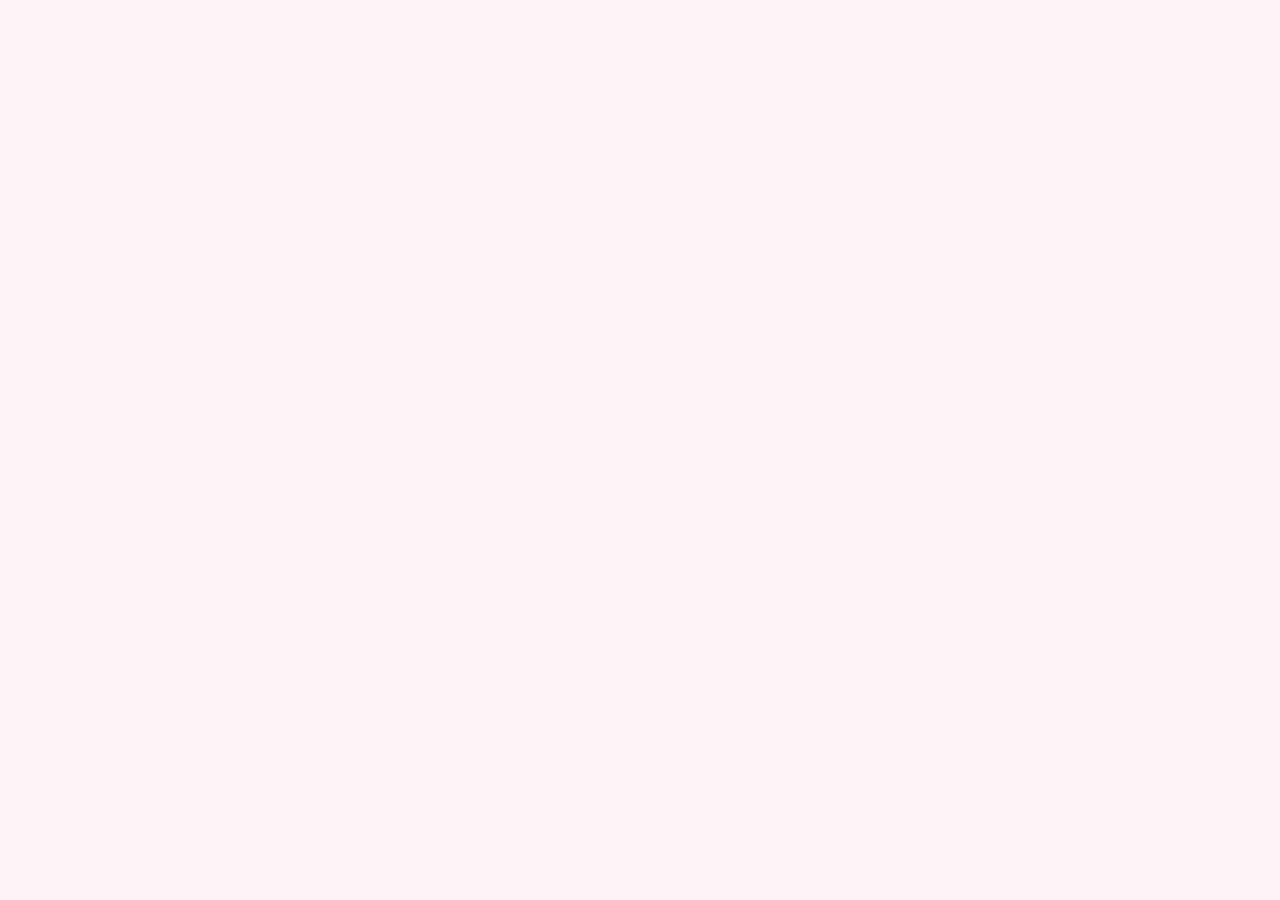
==== index.html @ b6c1ec0f "fix: 移动端布局崩溃 - 内容占满屏、侧边栏默认隐藏、粉色背景 Co-authored-by: MemeWillContinue <MemeWillContinue@users.noreply.g" ====
<!DOCTYPE html>
<html lang="zh-CN">
<head>
  <meta charset="UTF-8">
  <meta name="viewport" content="width=device-width, initial-scale=1.0">
  <meta name="description" content="PinkWallet 技术文档 - 资金费率、VA 虚拟账户、BaaS 钱包即服务">
  <title>🟣 PinkWallet 技术文档</title>
  <link rel="stylesheet" href="https://cdn.jsdelivr.net/npm/docsify@3/lib/themes/vue.css">
  <link rel="stylesheet" href="assets/custom.css">
  <link rel="stylesheet" href="assets/mobile-fix.css">
  <link rel="preconnect" href="https://fonts.googleapis.com">
  <link rel="preconnect" href="https://fonts.gstatic.com" crossorigin>
  <link href="https://fonts.googleapis.com/css2?family=Inter:wght@400;500;600;700&display=swap" rel="stylesheet">
</head>
<body>
  <div id="app"></div>
  <script>
    window.$docsify = {
      name: 'PinkWallet',
      loadSidebar: true,
      loadCoverpage: true,
      coverpage: true,
      subMaxLevel: 3,
      auto2top: true,
      homepage: 'README.md',
      relativePath: true,
      search: {
        maxAge: 86400000,
        paths: 'auto',
        placeholder: '搜索文档...',
        noData: '未找到结果'
      },
      formatUpdated: false,
      copyCode: {
        buttonText: '复制',
        errorText: '复制失败',
        successText: '已复制'
      }
    }
  </script>
  <script src="https://cdn.jsdelivr.net/npm/docsify@3"></script>
  <script src="https://cdn.jsdelivr.net/npm/docsify@3/lib/plugins/search.min.js"></script>
  <script src="https://cdn.jsdelivr.net/npm/docsify-copy-code@2/dist/docsify-copy-code.min.js"></script>
  <script>
    (function() {
      if (window.innerWidth <= 768 && !document.body.classList.contains('close')) {
        document.body.classList.add('close');
      }
      window.addEventListener('resize', function() {
        if (window.innerWidth <= 768 && !document.body.classList.contains('close')) {
          document.body.classList.add('close');
        }
      });
    })();
  </script>
</body>
</html>
---- assets/custom.css ----
/* ============================================
   PinkWallet 技术文档 - GitBook 风格样式
   ============================================ */

:root {
  --pinkwallet-purple: #7c3aed;
  --pinkwallet-purple-light: #a78bfa;
  --pinkwallet-purple-dark: #5b21b6;
  --sidebar-bg: #fafafa;
  --sidebar-border: #e5e7eb;
  --content-bg: #fdf2f8;
  --text-primary: #1f2937;
  --text-secondary: #6b7280;
  --code-bg: #f3f4f6;
  --link-color: #7c3aed;
  --link-hover: #5b21b6;
  --sidebar-width: 280px;
}

* {
  box-sizing: border-box;
}

body {
  font-family: 'Inter', -apple-system, BlinkMacSystemFont, 'Segoe UI', Roboto, sans-serif !important;
  font-size: 15px !important;
  line-height: 1.7 !important;
  color: var(--text-primary) !important;
  background: var(--content-bg) !important;
}

/* 侧边栏 - GitBook 风格 */
.app-name-link {
  font-size: 1.25rem !important;
  font-weight: 700 !important;
  color: var(--pinkwallet-purple) !important;
  padding: 1.25rem 1.5rem !important;
  border-bottom: 1px solid var(--sidebar-border) !important;
}

.app-name-link:hover {
  color: var(--pinkwallet-purple-dark) !important;
}

.sidebar {
  background: var(--sidebar-bg) !important;
  border-right: 1px solid var(--sidebar-border) !important;
  padding: 0 !important;
  width: var(--sidebar-width) !important;
  box-shadow: 1px 0 0 rgba(0,0,0,0.03) !important;
}

.sidebar-nav {
  padding: 1rem 0 !important;
}

.sidebar-nav > ul > li {
  margin: 0 !important;
  border-bottom: none !important;
}

.sidebar-nav > ul > li > .sidebar-nav-item,
.sidebar-nav > ul > li > p {
  font-size: 0.75rem !important;
  font-weight: 600 !important;
  text-transform: uppercase !important;
  letter-spacing: 0.05em !important;
  color: var(--text-secondary) !important;
  padding: 0.75rem 1.5rem !important;
  margin: 0.5rem 0 0 0 !important;
  border: none !important;
}

.sidebar-nav > ul > li:first-child .sidebar-nav-item {
  margin-top: 0 !important;
}

.sidebar-nav ul li a {
  font-size: 0.9rem !important;
  color: var(--text-primary) !important;
  padding: 0.5rem 1.5rem !important;
  border-radius: 0 6px 6px 0 !important;
  border-left: 3px solid transparent !important;
  margin: 0 0.75rem !important;
  transition: all 0.15s ease !important;
}

.sidebar-nav ul li a:hover {
  color: var(--pinkwallet-purple) !important;
  background: rgba(124, 58, 237, 0.06) !important;
}

.sidebar-nav ul li.active > a {
  color: var(--pinkwallet-purple) !important;
  font-weight: 500 !important;
  background: rgba(124, 58, 237, 0.08) !important;
  border-left-color: var(--pinkwallet-purple) !important;
}

/* 主内容区 - 仅 PC 端留出侧边栏空间 */
@media screen and (min-width: 769px) {
  .content {
    margin-left: var(--sidebar-width) !important;
  }
}

.content {
  padding: 2.5rem 3rem 4rem !important;
  max-width: 820px !important;
  margin-right: auto !important;
}

.markdown-section {
  max-width: 100% !important;
}

.markdown-section h1 {
  font-size: 2rem !important;
  font-weight: 700 !important;
  color: var(--text-primary) !important;
  padding-bottom: 0.75rem !important;
  border-bottom: 2px solid var(--pinkwallet-purple) !important;
  margin: 2rem 0 1.5rem !important;
}

.markdown-section h2 {
  font-size: 1.5rem !important;
  font-weight: 600 !important;
  color: var(--text-primary) !important;
  margin: 2rem 0 1rem !important;
  padding-bottom: 0.5rem !important;
}

.markdown-section h3 {
  font-size: 1.2rem !important;
  font-weight: 600 !important;
  margin: 1.5rem 0 0.75rem !important;
}

.markdown-section p {
  margin: 0 0 1rem !important;
  color: var(--text-primary) !important;
}

.markdown-section a {
  color: var(--link-color) !important;
  text-decoration: none !important;
  border-bottom: 1px solid transparent !important;
  transition: all 0.15s ease !important;
}

.markdown-section a:hover {
  color: var(--link-hover) !important;
  border-bottom-color: var(--link-hover) !important;
}

/* 表格 */
.markdown-section table {
  display: table !important;
  width: 100% !important;
  border-collapse: collapse !important;
  margin: 1.5rem 0 !important;
  font-size: 0.9rem !important;
  box-shadow: 0 1px 3px rgba(0,0,0,0.06) !important;
  border-radius: 8px !important;
  overflow: hidden !important;
}

.markdown-section th {
  background: var(--pinkwallet-purple) !important;
  color: white !important;
  font-weight: 600 !important;
  padding: 0.75rem 1rem !important;
  text-align: left !important;
  border: none !important;
}

.markdown-section td {
  padding: 0.75rem 1rem !important;
  border-bottom: 1px solid var(--sidebar-border) !important;
}

.markdown-section tr:last-child td {
  border-bottom: none !important;
}

.markdown-section tr:hover td {
  background: rgba(124, 58, 237, 0.02) !important;
}

/* 代码块 */
.markdown-section pre {
  background: #1e1e2e !important;
  border-radius: 8px !important;
  padding: 1.25rem !important;
  margin: 1rem 0 !important;
  overflow-x: auto !important;
  border: 1px solid rgba(0,0,0,0.1) !important;
}

.markdown-section code {
  font-family: 'JetBrains Mono', 'Fira Code', 'SF Mono', Consolas, monospace !important;
  font-size: 0.875rem !important;
}

.markdown-section p code,
.markdown-section li code {
  background: var(--code-bg) !important;
  padding: 0.2em 0.4em !important;
  border-radius: 4px !important;
  font-size: 0.85em !important;
  color: var(--pinkwallet-purple-dark) !important;
}

.markdown-section pre > code {
  background: transparent !important;
  padding: 0 !important;
  color: #e2e8f0 !important;
}

/* 分割线 */
.markdown-section hr {
  border: none !important;
  height: 1px !important;
  background: var(--sidebar-border) !important;
  margin: 2rem 0 !important;
}

/* 引用块 */
.markdown-section blockquote {
  border-left: 4px solid var(--pinkwallet-purple) !important;
  background: rgba(124, 58, 237, 0.04) !important;
  padding: 1rem 1.25rem !important;
  margin: 1rem 0 !important;
  border-radius: 0 6px 6px 0 !important;
  color: var(--text-secondary) !important;
}

/* 列表 */
.markdown-section ul, .markdown-section ol {
  margin: 0.75rem 0 !important;
  padding-left: 1.5rem !important;
}

.markdown-section li {
  margin: 0.35rem 0 !important;
}

/* 搜索框 */
.search {
  margin: 1rem 1.5rem !important;
}

.search input {
  border: 1px solid var(--sidebar-border) !important;
  border-radius: 8px !important;
  padding: 0.5rem 1rem !important;
  font-size: 0.9rem !important;
}

.search input:focus {
  border-color: var(--pinkwallet-purple) !important;
  outline: none !important;
  box-shadow: 0 0 0 2px rgba(124, 58, 237, 0.2) !important;
}

/* PC 端：侧边栏左侧、内容区留出边距 */
@media screen and (min-width: 769px) {
  .content {
    margin-left: var(--sidebar-width) !important;
  }
}

.sidebar {
  overflow-y: auto !important;
  overflow-x: visible !important;
}

.sidebar-nav,
.sidebar-nav ul,
.sidebar-nav li {
  display: block !important;
  visibility: visible !important;
  opacity: 1 !important;
}

/* 移动端：内容占满屏、侧边栏默认完全隐藏、粉色背景 */
@media screen and (max-width: 768px) {
  body,
  .app-body,
  .content,
  .markdown-section {
    background: var(--content-bg) !important;
  }

  /* 关键：内容区取消左侧留白，占满整屏 */
  .content {
    padding: 1.5rem 1rem 4rem 3rem !important;
    margin-left: 0 !important;
    margin-right: 0 !important;
    width: 100% !important;
    max-width: 100% !important;
    min-width: 0 !important;
  }

  /* 侧边栏默认完全移出视口，不占任何空间 */
  .sidebar {
    transform: translateX(-100%) !important;
    transition: transform 0.3s ease !important;
    position: fixed !important;
    left: 0 !important;
    top: 0 !important;
    height: 100vh !important;
    z-index: 1000 !important;
  }

  /* 仅当用户点击汉堡按钮展开时，侧边栏滑入 */
  body:not(.close) .sidebar {
    transform: translateX(0) !important;
    width: min(280px, 85vw) !important;
    box-shadow: 4px 0 20px rgba(0,0,0,0.2) !important;
  }

  /* 展开时的遮罩，点击可关闭 */
  body:not(.close) .content::before {
    content: '' !important;
    position: fixed !important;
    inset: 0 !important;
    background: rgba(0,0,0,0.4) !important;
    z-index: 999 !important;
    pointer-events: auto !important;
  }

  body.close .content::before {
    display: none !important;
  }

  .sidebar-toggle {
    display: block !important;
    left: 0.5rem !important;
    top: 0.5rem !important;
    width: 2.5rem !important;
    height: 2.5rem !important;
    padding: 0 !important;
    background: var(--pinkwallet-purple) !important;
    color: #fff !important;
    border-radius: 8px !important;
    z-index: 1001 !important;
    border: none !important;
  }

  .sidebar-toggle span {
    background-color: #fff !important;
  }

  .markdown-section h1 {
    font-size: 1.5rem !important;
  }
}

/* 主题色强调 */
strong {
  color: var(--text-primary) !important;
}

/* 封面页 - GitBook 风格，确保按钮可点击 */
.cover,
.section.cover {
  background: linear-gradient(135deg, #667eea 0%, #764ba2 50%, #7c3aed 100%) !important;
  position: relative !important;
  z-index: 5 !important;
  pointer-events: auto !important;
}

.cover-main {
  color: #fff !important;
  position: relative !important;
  z-index: 10 !important;
  pointer-events: auto !important;
}

.cover-main a {
  position: relative !important;
  z-index: 20 !important;
  cursor: pointer !important;
  pointer-events: auto !important;
}

.cover-main h1 {
  color: #fff !important;
  font-size: 2.5rem !important;
  font-weight: 700 !important;
  text-shadow: 0 2px 20px rgba(0,0,0,0.2) !important;
  margin-bottom: 0.5rem !important;
  border: none !important;
}

.cover-main p {
  color: rgba(255,255,255,0.95) !important;
  font-size: 1.1rem !important;
  margin-bottom: 2rem !important;
}

.cover-main .cover-main-content p:last-child a,
.cover-main .btn,
.cover-main a[href] {
  position: relative !important;
  z-index: 20 !important;
  cursor: pointer !important;
  pointer-events: auto !important;
  display: inline-block !important;
  background: #fff !important;
  color: var(--pinkwallet-purple) !important;
  font-weight: 600 !important;
  padding: 0.75rem 2rem !important;
  border-radius: 8px !important;
  border: none !important;
  box-shadow: 0 4px 14px rgba(0,0,0,0.15) !important;
  transition: all 0.2s ease !important;
  text-decoration: none !important;
}

.cover-main .cover-main-content p:last-child a:hover,
.cover-main .btn:hover {
  background: rgba(255,255,255,0.95) !important;
  transform: translateY(-2px) !important;
  box-shadow: 0 6px 20px rgba(0,0,0,0.2) !important;
}

/* 代码复制按钮 */
.docsify-copy-code-button {
  background: var(--pinkwallet-purple) !important;
  color: white !important;
  border-radius: 4px !important;
  font-size: 0.75rem !important;
}

.docsify-copy-code-button:hover {
  background: var(--pinkwallet-purple-dark) !important;
}
---- assets/mobile-fix.css ----
/* 移动端紧急修复：内容占满屏、侧边栏默认隐藏、粉色背景 */

@media screen and (max-width: 768px) {
  /* 强制内容区占满宽度，覆盖 vue 主题的 margin-left */
  #main,
  .content,
  .app-body .content,
  div[data-app] .content {
    margin-left: 0 !important;
    margin-right: 0 !important;
    padding-left: 1rem !important;
    padding-right: 1rem !important;
    width: 100% !important;
    max-width: 100% !important;
    box-sizing: border-box !important;
  }

  /* 移动端默认：侧边栏必须移出视口，不管 body 是否有 close */
  .sidebar {
    transform: translateX(-100%) !important;
    left: 0 !important;
    position: fixed !important;
  }

  /* 仅当用户点击汉堡菜单展开时显示（body 无 close） */
  body:not(.close) .sidebar {
    transform: translateX(0) !important;
    z-index: 1000 !important;
  }

  /* 粉色背景 */
  body,
  .content,
  .markdown-section,
  .app-body {
    background: #fdf2f8 !important;
  }
}
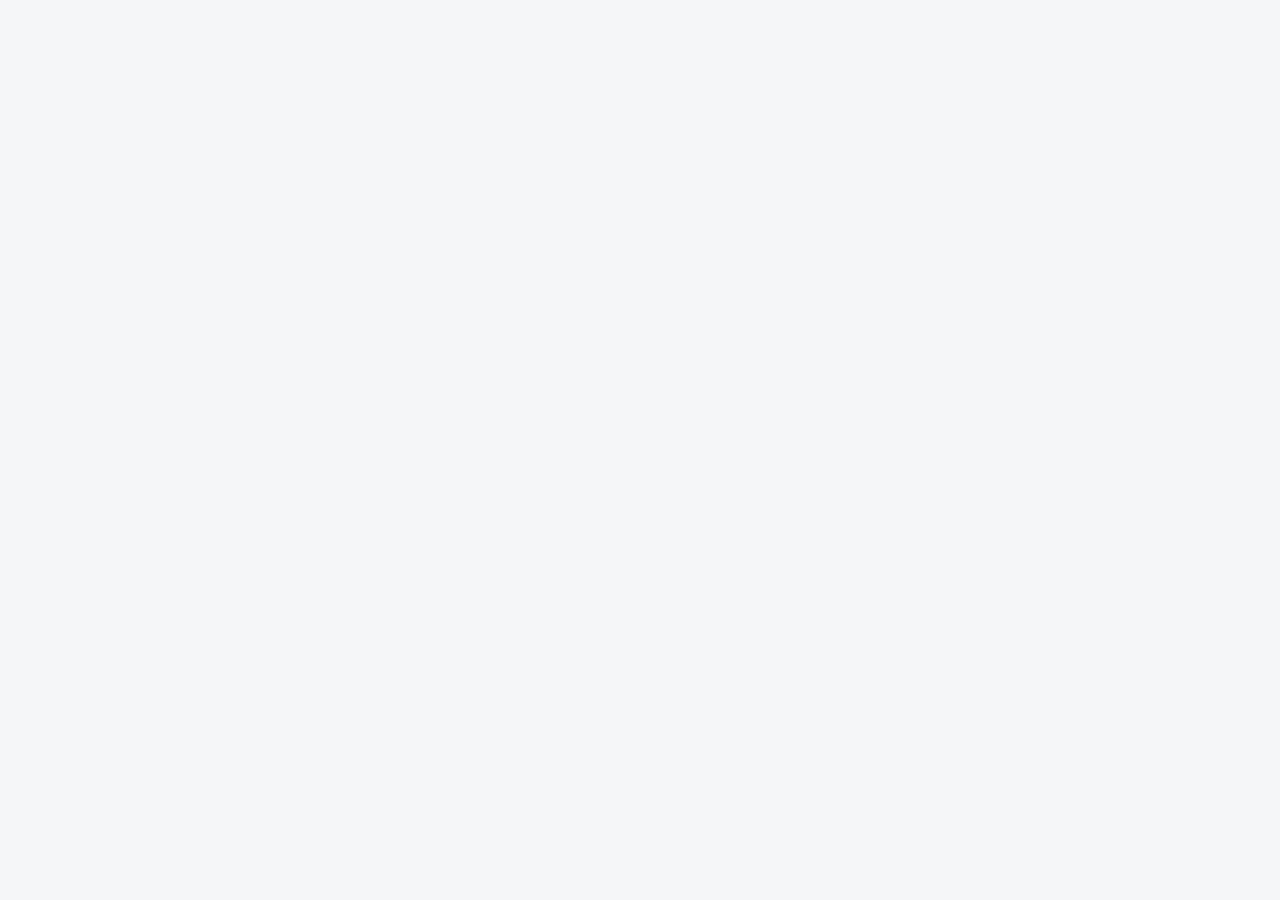
==== commit ba99c56a: "feat: convert docs to no-sidebar single-page layout Co-authored-by: MemeWillContinue <MemeWillContin" ====
--- a/index.html
+++ b/index.html
@@ -12,24 +12,18 @@
   <link rel="preconnect" href="https://fonts.gstatic.com" crossorigin>
   <link href="https://fonts.googleapis.com/css2?family=Inter:wght@400;500;600;700&display=swap" rel="stylesheet">
 </head>
-<body>
+<body class="close no-sidebar">
   <div id="app"></div>
   <script>
     window.$docsify = {
       name: 'PinkWallet',
-      loadSidebar: true,
-      loadCoverpage: true,
-      coverpage: true,
+      loadSidebar: false,
+      loadCoverpage: false,
+      coverpage: false,
       subMaxLevel: 3,
       auto2top: true,
-      homepage: 'README.md',
+      homepage: 'SINGLE_PAGE.md',
       relativePath: true,
-      search: {
-        maxAge: 86400000,
-        paths: 'auto',
-        placeholder: '搜索文档...',
-        noData: '未找到结果'
-      },
       formatUpdated: false,
       copyCode: {
         buttonText: '复制',
@@ -39,19 +33,6 @@
     }
   </script>
   <script src="https://cdn.jsdelivr.net/npm/docsify@3"></script>
-  <script src="https://cdn.jsdelivr.net/npm/docsify@3/lib/plugins/search.min.js"></script>
   <script src="https://cdn.jsdelivr.net/npm/docsify-copy-code@2/dist/docsify-copy-code.min.js"></script>
-  <script>
-    (function() {
-      if (window.innerWidth <= 768 && !document.body.classList.contains('close')) {
-        document.body.classList.add('close');
-      }
-      window.addEventListener('resize', function() {
-        if (window.innerWidth <= 768 && !document.body.classList.contains('close')) {
-          document.body.classList.add('close');
-        }
-      });
-    })();
-  </script>
 </body>
 </html>
--- a/assets/custom.css
+++ b/assets/custom.css
@@ -438,3 +438,136 @@
 .docsify-copy-code-button:hover {
   background: var(--pinkwallet-purple-dark) !important;
 }
+
+/* ============================================
+   Flat edition overrides
+   - remove gradients/shadows
+   - keep clean borders and readable spacing
+   ============================================ */
+:root {
+  --sidebar-bg: #ffffff;
+  --sidebar-border: #e2e8f0;
+  --content-bg: #f5f6f8;
+  --text-primary: #111827;
+  --text-secondary: #4b5563;
+  --code-bg: #eef2f7;
+}
+
+body,
+.app-body,
+.content,
+.markdown-section {
+  background: var(--content-bg) !important;
+}
+
+.sidebar {
+  box-shadow: none !important;
+}
+
+.sidebar-nav ul li a {
+  border-radius: 4px !important;
+}
+
+.markdown-section h1 {
+  border-bottom: 1px solid var(--sidebar-border) !important;
+}
+
+.markdown-section table {
+  border: 1px solid var(--sidebar-border) !important;
+  border-radius: 0 !important;
+  box-shadow: none !important;
+  background: #fff !important;
+}
+
+.markdown-section th {
+  background: #f3f4f6 !important;
+  color: var(--text-primary) !important;
+  border-bottom: 1px solid var(--sidebar-border) !important;
+}
+
+.markdown-section tr:hover td {
+  background: transparent !important;
+}
+
+.markdown-section pre {
+  background: #f8fafc !important;
+  border: 1px solid var(--sidebar-border) !important;
+  border-radius: 0 !important;
+  box-shadow: none !important;
+}
+
+.markdown-section pre > code {
+  color: var(--text-primary) !important;
+}
+
+.markdown-section blockquote {
+  border-left: 3px solid var(--pinkwallet-purple) !important;
+  border-radius: 0 !important;
+  background: #fff !important;
+  box-shadow: none !important;
+}
+
+.cover,
+.section.cover {
+  background: #7c3aed !important;
+}
+
+.cover-main .cover-main-content p:last-child a,
+.cover-main .btn,
+.cover-main a[href] {
+  border: 1px solid rgba(0, 0, 0, 0.08) !important;
+  border-radius: 4px !important;
+  box-shadow: none !important;
+}
+
+.cover-main .cover-main-content p:last-child a:hover,
+.cover-main .btn:hover {
+  transform: none !important;
+  box-shadow: none !important;
+}
+
+.docsify-copy-code-button {
+  border-radius: 4px !important;
+  box-shadow: none !important;
+}
+
+/* ============================================
+   Single-page mode (no sidebar)
+   ============================================ */
+body.no-sidebar .sidebar,
+body.no-sidebar .sidebar-toggle,
+body.no-sidebar .search {
+  display: none !important;
+}
+
+body.no-sidebar .content {
+  margin-left: auto !important;
+  margin-right: auto !important;
+  max-width: 980px !important;
+  width: 100% !important;
+  padding: 2rem 1.25rem 3rem !important;
+}
+
+body.no-sidebar .markdown-section {
+  max-width: 100% !important;
+}
+
+body.no-sidebar .markdown-section h2 {
+  margin-top: 2.2rem !important;
+}
+
+body.no-sidebar .markdown-section hr {
+  margin: 2.2rem 0 !important;
+}
+
+@media screen and (min-width: 769px) {
+  body.no-sidebar .content {
+    padding: 2.5rem 2rem 4rem !important;
+  }
+}
+
+@media screen and (max-width: 768px) {
+  body.no-sidebar .content {
+    padding: 1rem 1rem 2.5rem !important;
+  }
+}
--- a/assets/mobile-fix.css
+++ b/assets/mobile-fix.css
@@ -1,38 +1,160 @@
-/* 移动端紧急修复：内容占满屏、侧边栏默认隐藏、粉色背景 */
+/* ======================================================
+   Mobile layout hardening for Docsify:
+   - no text squeezing
+   - no horizontal overflow
+   - sidebar and content fully decoupled
+   ====================================================== */
 
 @media screen and (max-width: 768px) {
-  /* 强制内容区占满宽度，覆盖 vue 主题的 margin-left */
-  #main,
+  html,
+  body {
+    width: 100% !important;
+    overflow-x: hidden !important;
+  }
+
+  /* Break flex coupling from the default theme */
+  .app-body,
+  body > section,
+  #app > div,
+  #app > section {
+    display: block !important;
+    width: 100% !important;
+    max-width: 100% !important;
+    min-width: 0 !important;
+    flex-direction: unset !important;
+  }
+
+  /* Sidebar off-canvas */
+  .sidebar {
+    position: fixed !important;
+    top: 0 !important;
+    left: 0 !important;
+    width: min(82vw, 300px) !important;
+    height: 100vh !important;
+    margin: 0 !important;
+    transform: translateX(-100%) !important;
+    transition: transform 0.25s ease !important;
+    z-index: 1000 !important;
+    flex: none !important;
+  }
+
+  body:not(.close) .sidebar {
+    transform: translateX(0) !important;
+    box-shadow: none !important;
+    border-right: 1px solid var(--sidebar-border) !important;
+  }
+
+  /* Content always keeps full width */
   .content,
-  .app-body .content,
-  div[data-app] .content {
+  section.content,
+  .markdown-section,
+  #main {
+    position: relative !important;
+    display: block !important;
+    width: 100% !important;
+    max-width: 100% !important;
+    min-width: 0 !important;
     margin-left: 0 !important;
     margin-right: 0 !important;
-    padding-left: 1rem !important;
-    padding-right: 1rem !important;
+    box-sizing: border-box !important;
+    flex: none !important;
+  }
+
+  .content,
+  section.content {
+    padding-top: calc(3.25rem + env(safe-area-inset-top)) !important;
+    padding-right: calc(1rem + env(safe-area-inset-right)) !important;
+    padding-bottom: 3rem !important;
+    padding-left: calc(1rem + env(safe-area-inset-left)) !important;
+  }
+
+  .markdown-section {
+    padding-left: 0 !important;
+    padding-right: 0 !important;
+    font-size: 15px !important;
+    line-height: 1.75 !important;
+  }
+
+  .markdown-section h1 {
+    font-size: clamp(1.45rem, 6vw, 1.8rem) !important;
+    line-height: 1.35 !important;
+  }
+
+  .markdown-section h2 {
+    font-size: clamp(1.2rem, 5vw, 1.5rem) !important;
+    line-height: 1.4 !important;
+  }
+
+  .markdown-section h3 {
+    font-size: clamp(1.05rem, 4.4vw, 1.25rem) !important;
+    line-height: 1.45 !important;
+  }
+
+  /* Prevent long token overflow */
+  .markdown-section p,
+  .markdown-section li,
+  .markdown-section td,
+  .markdown-section th,
+  .markdown-section a,
+  .markdown-section code {
+    overflow-wrap: anywhere !important;
+    word-break: break-word !important;
+  }
+
+  .markdown-section img,
+  .markdown-section svg,
+  .markdown-section video,
+  .markdown-section iframe {
+    max-width: 100% !important;
+    height: auto !important;
+  }
+
+  .markdown-section pre {
+    max-width: 100% !important;
+    overflow-x: auto !important;
+    -webkit-overflow-scrolling: touch !important;
+  }
+
+  .markdown-section table {
+    display: block !important;
     width: 100% !important;
     max-width: 100% !important;
-    box-sizing: border-box !important;
+    overflow-x: auto !important;
+    -webkit-overflow-scrolling: touch !important;
   }
 
-  /* 移动端默认：侧边栏必须移出视口，不管 body 是否有 close */
-  .sidebar {
-    transform: translateX(-100%) !important;
-    left: 0 !important;
+  .sidebar-toggle {
     position: fixed !important;
+    top: calc(0.5rem + env(safe-area-inset-top)) !important;
+    left: calc(0.5rem + env(safe-area-inset-left)) !important;
+    z-index: 1001 !important;
   }
 
-  /* 仅当用户点击汉堡菜单展开时显示（body 无 close） */
-  body:not(.close) .sidebar {
-    transform: translateX(0) !important;
-    z-index: 1000 !important;
+  /* Overlay when sidebar is open */
+  body:not(.close) .content::before {
+    content: '' !important;
+    position: fixed !important;
+    inset: 0 !important;
+    background: rgba(0, 0, 0, 0.4) !important;
+    z-index: 999 !important;
+    pointer-events: auto !important;
   }
 
-  /* 粉色背景 */
+  body.close .content::before {
+    display: none !important;
+  }
+
   body,
+  .app-body,
   .content,
-  .markdown-section,
-  .app-body {
-    background: #fdf2f8 !important;
+  .markdown-section {
+    background: var(--content-bg) !important;
   }
 }
+
+@media screen and (min-width: 769px) {
+  /* Ensure off-canvas behavior doesn't leak into desktop */
+  .sidebar {
+    transform: none !important;
+  }
+}
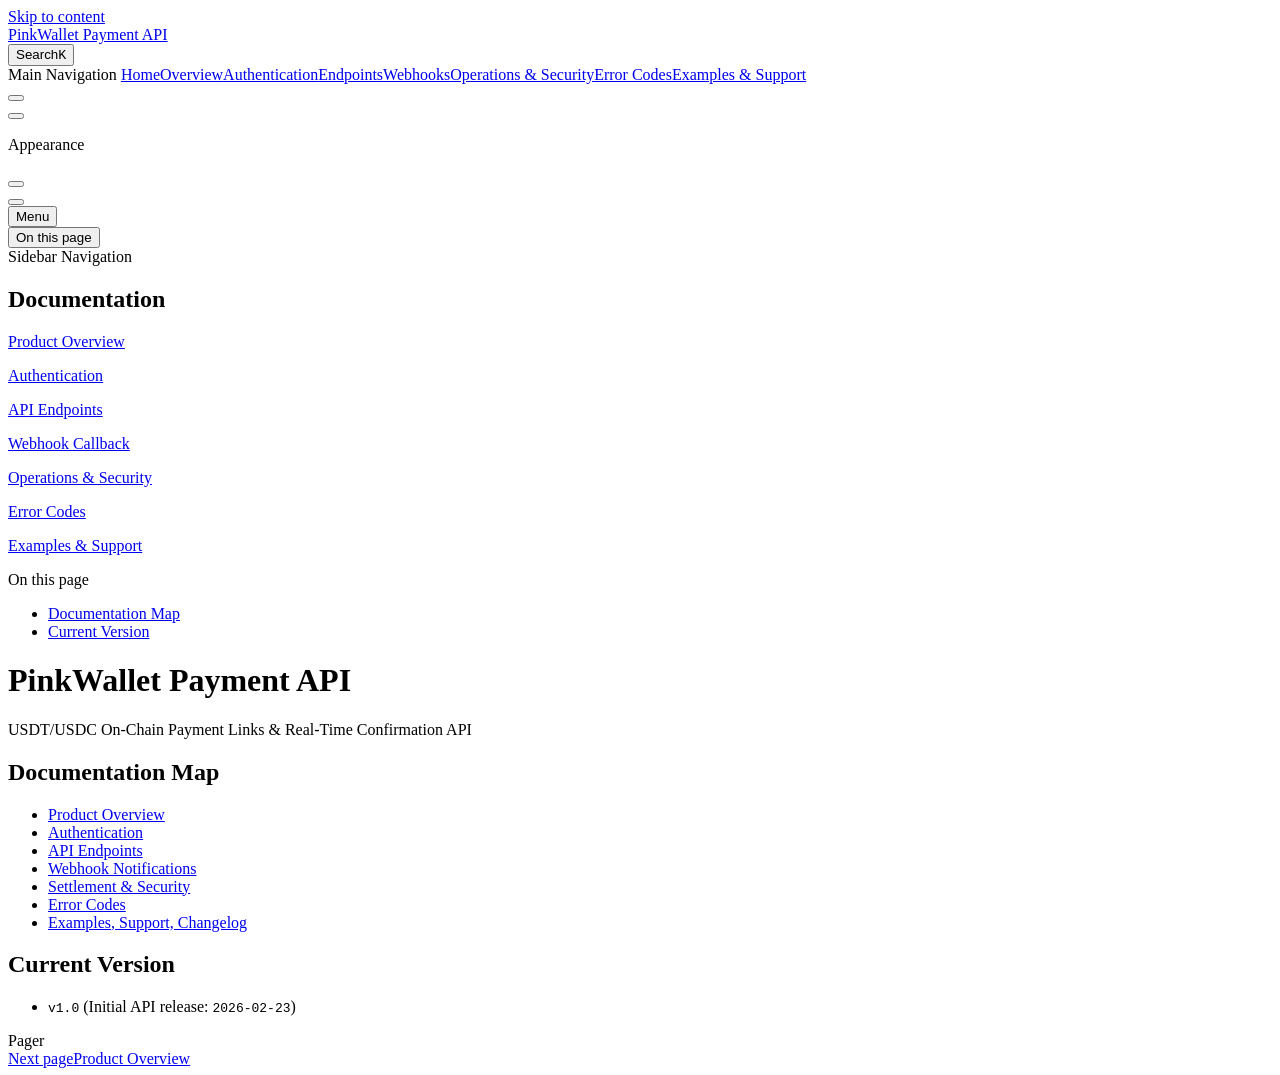
==== commit cb0e19ff: "Replace docs with PinkWallet API mirrored static site Co-authored-by: MemeWillContinue <MemeWillCont" ====
--- a/index.html
+++ b/index.html
@@ -1,38 +1,26 @@
 <!DOCTYPE html>
-<html lang="zh-CN">
-<head>
-  <meta charset="UTF-8">
-  <meta name="viewport" content="width=device-width, initial-scale=1.0">
-  <meta name="description" content="PinkWallet 技术文档 - 资金费率、VA 虚拟账户、BaaS 钱包即服务">
-  <title>🟣 PinkWallet 技术文档</title>
-  <link rel="stylesheet" href="https://cdn.jsdelivr.net/npm/docsify@3/lib/themes/vue.css">
-  <link rel="stylesheet" href="assets/custom.css">
-  <link rel="stylesheet" href="assets/mobile-fix.css">
-  <link rel="preconnect" href="https://fonts.googleapis.com">
-  <link rel="preconnect" href="https://fonts.gstatic.com" crossorigin>
-  <link href="https://fonts.googleapis.com/css2?family=Inter:wght@400;500;600;700&display=swap" rel="stylesheet">
-</head>
-<body class="close no-sidebar">
-  <div id="app"></div>
-  <script>
-    window.$docsify = {
-      name: 'PinkWallet',
-      loadSidebar: false,
-      loadCoverpage: false,
-      coverpage: false,
-      subMaxLevel: 3,
-      auto2top: true,
-      homepage: 'SINGLE_PAGE.md',
-      relativePath: true,
-      formatUpdated: false,
-      copyCode: {
-        buttonText: '复制',
-        errorText: '复制失败',
-        successText: '已复制'
-      }
-    }
-  </script>
-  <script src="https://cdn.jsdelivr.net/npm/docsify@3"></script>
-  <script src="https://cdn.jsdelivr.net/npm/docsify-copy-code@2/dist/docsify-copy-code.min.js"></script>
+<html lang="en-US" dir="ltr">
+  <head>
+    <meta charset="utf-8">
+    <meta name="viewport" content="width=device-width,initial-scale=1">
+    <title>PinkWallet Payment API</title>
+    <meta name="description" content="USDT/USDC On-Chain Payment Links & Real-Time Confirmation API">
+    <meta name="generator" content="VitePress v1.6.4">
+    <link rel="preload stylesheet" href="/assets/style.BhX5jokk.css" as="style">
+    <link rel="preload stylesheet" href="/vp-icons.css" as="style">
+    
+    <script type="module" src="/assets/app.DU6R1u6u.js"></script>
+    <link rel="preload" href="/assets/inter-roman-latin.Di8DUHzh.woff2" as="font" type="font/woff2" crossorigin="">
+    <link rel="modulepreload" href="/assets/chunks/theme.D1WhX2f4.js">
+    <link rel="modulepreload" href="/assets/chunks/framework.ePeAWSvT.js">
+    <link rel="modulepreload" href="/assets/index.md.9Q_OH4HY.lean.js">
+    <script id="check-dark-mode">(()=>{const e=localStorage.getItem("vitepress-theme-appearance")||"auto",a=window.matchMedia("(prefers-color-scheme: dark)").matches;(!e||e==="auto"?a:e==="dark")&&document.documentElement.classList.add("dark")})();</script>
+    <script id="check-mac-os">document.documentElement.classList.toggle("mac",/Mac|iPhone|iPod|iPad/i.test(navigator.platform));</script>
+  </head>
+  <body>
+    <div id="app"><div class="Layout" data-v-5d98c3a5><!--[--><!--]--><!--[--><span tabindex="-1" data-v-0b0ada53></span><a href="#VPContent" class="VPSkipLink visually-hidden" data-v-0b0ada53>Skip to content</a><!--]--><!----><header class="VPNav" data-v-5d98c3a5 data-v-ae24b3ad><div class="VPNavBar" data-v-ae24b3ad data-v-6aa21345><div class="wrapper" data-v-6aa21345><div class="container" data-v-6aa21345><div class="title" data-v-6aa21345><div class="VPNavBarTitle has-sidebar" data-v-6aa21345 data-v-1168a8e4><a class="title" href="/" data-v-1168a8e4><!--[--><!--]--><!----><span data-v-1168a8e4>PinkWallet Payment API</span><!--[--><!--]--></a></div></div><div class="content" data-v-6aa21345><div class="content-body" data-v-6aa21345><!--[--><!--]--><div class="VPNavBarSearch search" data-v-6aa21345><!--[--><!----><div id="local-search"><button type="button" class="DocSearch DocSearch-Button" aria-label="Search"><span class="DocSearch-Button-Container"><span class="vp-icon DocSearch-Search-Icon"></span><span class="DocSearch-Button-Placeholder">Search</span></span><span class="DocSearch-Button-Keys"><kbd class="DocSearch-Button-Key"></kbd><kbd class="DocSearch-Button-Key">K</kbd></span></button></div><!--]--></div><nav aria-labelledby="main-nav-aria-label" class="VPNavBarMenu menu" data-v-6aa21345 data-v-dc692963><span id="main-nav-aria-label" class="visually-hidden" data-v-dc692963> Main Navigation </span><!--[--><!--[--><a class="VPLink link VPNavBarMenuLink active" href="/" tabindex="0" data-v-dc692963 data-v-e56f3d57><!--[--><span data-v-e56f3d57>Home</span><!--]--></a><!--]--><!--[--><a class="VPLink link VPNavBarMenuLink" href="/api/overview.html" tabindex="0" data-v-dc692963 data-v-e56f3d57><!--[--><span data-v-e56f3d57>Overview</span><!--]--></a><!--]--><!--[--><a class="VPLink link VPNavBarMenuLink" href="/api/auth.html" tabindex="0" data-v-dc692963 data-v-e56f3d57><!--[--><span data-v-e56f3d57>Authentication</span><!--]--></a><!--]--><!--[--><a class="VPLink link VPNavBarMenuLink" href="/api/endpoints.html" tabindex="0" data-v-dc692963 data-v-e56f3d57><!--[--><span data-v-e56f3d57>Endpoints</span><!--]--></a><!--]--><!--[--><a class="VPLink link VPNavBarMenuLink" href="/api/webhooks.html" tabindex="0" data-v-dc692963 data-v-e56f3d57><!--[--><span data-v-e56f3d57>Webhooks</span><!--]--></a><!--]--><!--[--><a class="VPLink link VPNavBarMenuLink" href="/api/operations.html" tabindex="0" data-v-dc692963 data-v-e56f3d57><!--[--><span data-v-e56f3d57>Operations & Security</span><!--]--></a><!--]--><!--[--><a class="VPLink link VPNavBarMenuLink" href="/api/errors.html" tabindex="0" data-v-dc692963 data-v-e56f3d57><!--[--><span data-v-e56f3d57>Error Codes</span><!--]--></a><!--]--><!--[--><a class="VPLink link VPNavBarMenuLink" href="/api/examples.html" tabindex="0" data-v-dc692963 data-v-e56f3d57><!--[--><span data-v-e56f3d57>Examples & Support</span><!--]--></a><!--]--><!--]--></nav><!----><div class="VPNavBarAppearance appearance" data-v-6aa21345 data-v-6c893767><button class="VPSwitch VPSwitchAppearance" type="button" role="switch" title aria-checked="false" data-v-6c893767 data-v-5337faa4 data-v-1d5665e3><span class="check" data-v-1d5665e3><span class="icon" data-v-1d5665e3><!--[--><span class="vpi-sun sun" data-v-5337faa4></span><span class="vpi-moon moon" data-v-5337faa4></span><!--]--></span></span></button></div><!----><div class="VPFlyout VPNavBarExtra extra" data-v-6aa21345 data-v-bb2aa2f0 data-v-cf11d7a2><button type="button" class="button" aria-haspopup="true" aria-expanded="false" aria-label="extra navigation" data-v-cf11d7a2><span class="vpi-more-horizontal icon" data-v-cf11d7a2></span></button><div class="menu" data-v-cf11d7a2><div class="VPMenu" data-v-cf11d7a2 data-v-b98bc113><!----><!--[--><!--[--><!----><div class="group" data-v-bb2aa2f0><div class="item appearance" data-v-bb2aa2f0><p class="label" data-v-bb2aa2f0>Appearance</p><div class="appearance-action" data-v-bb2aa2f0><button class="VPSwitch VPSwitchAppearance" type="button" role="switch" title aria-checked="false" data-v-bb2aa2f0 data-v-5337faa4 data-v-1d5665e3><span class="check" data-v-1d5665e3><span class="icon" data-v-1d5665e3><!--[--><span class="vpi-sun sun" data-v-5337faa4></span><span class="vpi-moon moon" data-v-5337faa4></span><!--]--></span></span></button></div></div></div><!----><!--]--><!--]--></div></div></div><!--[--><!--]--><button type="button" class="VPNavBarHamburger hamburger" aria-label="mobile navigation" aria-expanded="false" aria-controls="VPNavScreen" data-v-6aa21345 data-v-e5dd9c1c><span class="container" data-v-e5dd9c1c><span class="top" data-v-e5dd9c1c></span><span class="middle" data-v-e5dd9c1c></span><span class="bottom" data-v-e5dd9c1c></span></span></button></div></div></div></div><div class="divider" data-v-6aa21345><div class="divider-line" data-v-6aa21345></div></div></div><!----></header><div class="VPLocalNav has-sidebar empty" data-v-5d98c3a5 data-v-a6f0e41e><div class="container" data-v-a6f0e41e><button class="menu" aria-expanded="false" aria-controls="VPSidebarNav" data-v-a6f0e41e><span class="vpi-align-left menu-icon" data-v-a6f0e41e></span><span class="menu-text" data-v-a6f0e41e>Menu</span></button><div class="VPLocalNavOutlineDropdown" style="--vp-vh:0px;" data-v-a6f0e41e data-v-8a42e2b4><button data-v-8a42e2b4>Return to top</button><!----></div></div></div><aside class="VPSidebar" data-v-5d98c3a5 data-v-319d5ca6><div class="curtain" data-v-319d5ca6></div><nav class="nav" id="VPSidebarNav" aria-labelledby="sidebar-aria-label" tabindex="-1" data-v-319d5ca6><span class="visually-hidden" id="sidebar-aria-label" data-v-319d5ca6> Sidebar Navigation </span><!--[--><!--]--><!--[--><div class="no-transition group" data-v-c40bc020><section class="VPSidebarItem level-0" data-v-c40bc020 data-v-b3fd67f8><div class="item" role="button" tabindex="0" data-v-b3fd67f8><div class="indicator" data-v-b3fd67f8></div><h2 class="text" data-v-b3fd67f8>Documentation</h2><!----></div><div class="items" data-v-b3fd67f8><!--[--><div class="VPSidebarItem level-1 is-link" data-v-b3fd67f8 data-v-b3fd67f8><div class="item" data-v-b3fd67f8><div class="indicator" data-v-b3fd67f8></div><a class="VPLink link link" href="/api/overview.html" data-v-b3fd67f8><!--[--><p class="text" data-v-b3fd67f8>Product Overview</p><!--]--></a><!----></div><!----></div><div class="VPSidebarItem level-1 is-link" data-v-b3fd67f8 data-v-b3fd67f8><div class="item" data-v-b3fd67f8><div class="indicator" data-v-b3fd67f8></div><a class="VPLink link link" href="/api/auth.html" data-v-b3fd67f8><!--[--><p class="text" data-v-b3fd67f8>Authentication</p><!--]--></a><!----></div><!----></div><div class="VPSidebarItem level-1 is-link" data-v-b3fd67f8 data-v-b3fd67f8><div class="item" data-v-b3fd67f8><div class="indicator" data-v-b3fd67f8></div><a class="VPLink link link" href="/api/endpoints.html" data-v-b3fd67f8><!--[--><p class="text" data-v-b3fd67f8>API Endpoints</p><!--]--></a><!----></div><!----></div><div class="VPSidebarItem level-1 is-link" data-v-b3fd67f8 data-v-b3fd67f8><div class="item" data-v-b3fd67f8><div class="indicator" data-v-b3fd67f8></div><a class="VPLink link link" href="/api/webhooks.html" data-v-b3fd67f8><!--[--><p class="text" data-v-b3fd67f8>Webhook Callback</p><!--]--></a><!----></div><!----></div><div class="VPSidebarItem level-1 is-link" data-v-b3fd67f8 data-v-b3fd67f8><div class="item" data-v-b3fd67f8><div class="indicator" data-v-b3fd67f8></div><a class="VPLink link link" href="/api/operations.html" data-v-b3fd67f8><!--[--><p class="text" data-v-b3fd67f8>Operations & Security</p><!--]--></a><!----></div><!----></div><div class="VPSidebarItem level-1 is-link" data-v-b3fd67f8 data-v-b3fd67f8><div class="item" data-v-b3fd67f8><div class="indicator" data-v-b3fd67f8></div><a class="VPLink link link" href="/api/errors.html" data-v-b3fd67f8><!--[--><p class="text" data-v-b3fd67f8>Error Codes</p><!--]--></a><!----></div><!----></div><div class="VPSidebarItem level-1 is-link" data-v-b3fd67f8 data-v-b3fd67f8><div class="item" data-v-b3fd67f8><div class="indicator" data-v-b3fd67f8></div><a class="VPLink link link" href="/api/examples.html" data-v-b3fd67f8><!--[--><p class="text" data-v-b3fd67f8>Examples & Support</p><!--]--></a><!----></div><!----></div><!--]--></div></section></div><!--]--><!--[--><!--]--></nav></aside><div class="VPContent has-sidebar" id="VPContent" data-v-5d98c3a5 data-v-1428d186><div class="VPDoc has-sidebar has-aside" data-v-1428d186 data-v-39a288b8><!--[--><!--]--><div class="container" data-v-39a288b8><div class="aside" data-v-39a288b8><div class="aside-curtain" data-v-39a288b8></div><div class="aside-container" data-v-39a288b8><div class="aside-content" data-v-39a288b8><div class="VPDocAside" data-v-39a288b8 data-v-3f215769><!--[--><!--]--><!--[--><!--]--><nav aria-labelledby="doc-outline-aria-label" class="VPDocAsideOutline" data-v-3f215769 data-v-a5bbad30><div class="content" data-v-a5bbad30><div class="outline-marker" data-v-a5bbad30></div><div aria-level="2" class="outline-title" id="doc-outline-aria-label" role="heading" data-v-a5bbad30>On this page</div><ul class="VPDocOutlineItem root" data-v-a5bbad30 data-v-b933a997><!--[--><!--]--></ul></div></nav><!--[--><!--]--><div class="spacer" data-v-3f215769></div><!--[--><!--]--><!----><!--[--><!--]--><!--[--><!--]--></div></div></div></div><div class="content" data-v-39a288b8><div class="content-container" data-v-39a288b8><!--[--><!--]--><main class="main" data-v-39a288b8><div style="position:relative;" class="vp-doc _" data-v-39a288b8><div><h1 id="pinkwallet-payment-api" tabindex="-1">PinkWallet Payment API <a class="header-anchor" href="#pinkwallet-payment-api" aria-label="Permalink to &quot;PinkWallet Payment API&quot;">​</a></h1><p>USDT/USDC On-Chain Payment Links &amp; Real-Time Confirmation API</p><h2 id="documentation-map" tabindex="-1">Documentation Map <a class="header-anchor" href="#documentation-map" aria-label="Permalink to &quot;Documentation Map&quot;">​</a></h2><ul><li><a href="/api/overview.html">Product Overview</a></li><li><a href="/api/auth.html">Authentication</a></li><li><a href="/api/endpoints.html">API Endpoints</a></li><li><a href="/api/webhooks.html">Webhook Notifications</a></li><li><a href="/api/operations.html">Settlement &amp; Security</a></li><li><a href="/api/errors.html">Error Codes</a></li><li><a href="/api/examples.html">Examples, Support, Changelog</a></li></ul><h2 id="current-version" tabindex="-1">Current Version <a class="header-anchor" href="#current-version" aria-label="Permalink to &quot;Current Version&quot;">​</a></h2><ul><li><code>v1.0</code> (Initial API release: <code>2026-02-23</code>)</li></ul></div></div></main><footer class="VPDocFooter" data-v-39a288b8 data-v-e257564d><!--[--><!--]--><!----><nav class="prev-next" aria-labelledby="doc-footer-aria-label" data-v-e257564d><span class="visually-hidden" id="doc-footer-aria-label" data-v-e257564d>Pager</span><div class="pager" data-v-e257564d><!----></div><div class="pager" data-v-e257564d><a class="VPLink link pager-link next" href="/api/overview.html" data-v-e257564d><!--[--><span class="desc" data-v-e257564d>Next page</span><span class="title" data-v-e257564d>Product Overview</span><!--]--></a></div></nav></footer><!--[--><!--]--></div></div></div><!--[--><!--]--></div></div><!----><!--[--><!--]--></div></div>
+    <script>window.__VP_HASH_MAP__=JSON.parse("{\"api_auth.md\":\"DI_4ue__\",\"api_endpoints.md\":\"Buhx-eW7\",\"api_endpoints1.md\":\"DEyvrtd3\",\"api_errors.md\":\"GPK7Mz0c\",\"api_examples.md\":\"DSuY86GM\",\"api_operations.md\":\"Dq37C27n\",\"api_overview.md\":\"DJRnyxwy\",\"api_webhooks.md\":\"DaZudaqf\",\"index.md\":\"9Q_OH4HY\"}");window.__VP_SITE_DATA__=JSON.parse("{\"lang\":\"en-US\",\"dir\":\"ltr\",\"title\":\"PinkWallet Payment API\",\"description\":\"USDT/USDC On-Chain Payment Links & Real-Time Confirmation API\",\"base\":\"/\",\"head\":[],\"router\":{\"prefetchLinks\":true},\"appearance\":true,\"themeConfig\":{\"nav\":[{\"text\":\"Home\",\"link\":\"/\"},{\"text\":\"Overview\",\"link\":\"/api/overview\"},{\"text\":\"Authentication\",\"link\":\"/api/auth\"},{\"text\":\"Endpoints\",\"link\":\"/api/endpoints\"},{\"text\":\"Webhooks\",\"link\":\"/api/webhooks\"},{\"text\":\"Operations & Security\",\"link\":\"/api/operations\"},{\"text\":\"Error Codes\",\"link\":\"/api/errors\"},{\"text\":\"Examples & Support\",\"link\":\"/api/examples\"}],\"sidebar\":[{\"text\":\"Documentation\",\"items\":[{\"text\":\"Product Overview\",\"link\":\"/api/overview\"},{\"text\":\"Authentication\",\"link\":\"/api/auth\"},{\"text\":\"API Endpoints\",\"link\":\"/api/endpoints\"},{\"text\":\"Webhook Callback\",\"link\":\"/api/webhooks\"},{\"text\":\"Operations & Security\",\"link\":\"/api/operations\"},{\"text\":\"Error Codes\",\"link\":\"/api/errors\"},{\"text\":\"Examples & Support\",\"link\":\"/api/examples\"}]}],\"search\":{\"provider\":\"local\"},\"outline\":{\"level\":[2,3],\"label\":\"On this page\"},\"docFooter\":{\"prev\":\"Previous page\",\"next\":\"Next page\"}},\"locales\":{},\"scrollOffset\":134,\"cleanUrls\":false}");</script>
+    
+  <script defer src="https://static.cloudflareinsights.com/beacon.min.js/v8c78df7c7c0f484497ecbca7046644da1771523124516" integrity="sha512-8DS7rgIrAmghBFwoOTujcf6D9rXvH8xm8JQ1Ja01h9QX8EzXldiszufYa4IFfKdLUKTTrnSFXLDkUEOTrZQ8Qg==" data-cf-beacon='{"version":"2024.11.0","token":"c105ae522c414bc49637f80ec1995e0f","r":1,"server_timing":{"name":{"cfCacheStatus":true,"cfEdge":true,"cfExtPri":true,"cfL4":true,"cfOrigin":true,"cfSpeedBrain":true},"location_startswith":null}}' crossorigin="anonymous"></script>
 </body>
-</html>
+</html>
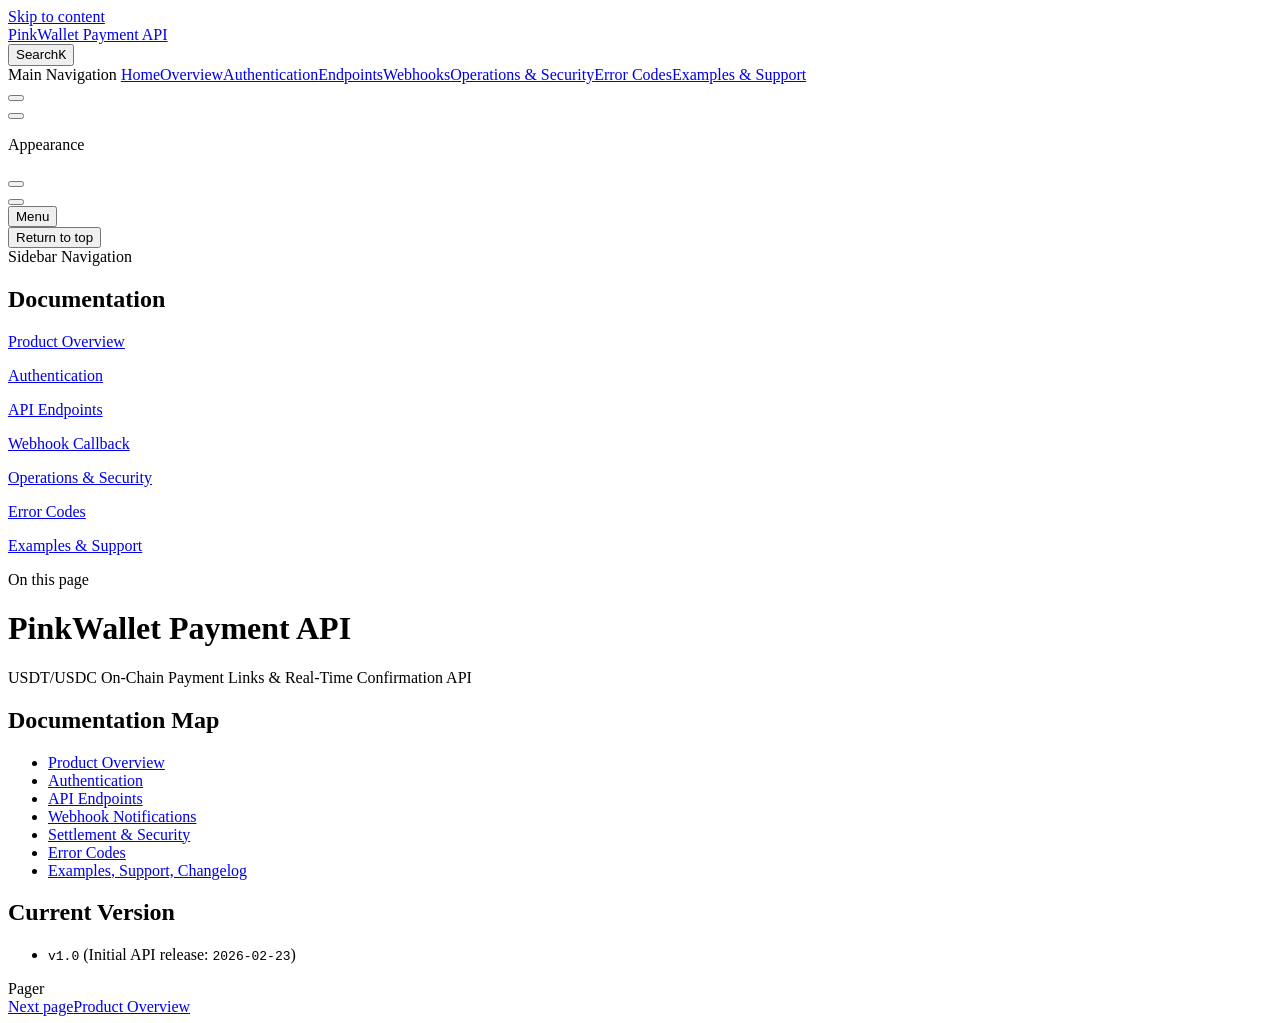
==== commit 6d77c468: "Fix GitHub Pages base path to stop mobile 404 links Co-authored-by: MemeWillContinue <MemeWillContin" ====
--- a/index.html
+++ b/index.html
@@ -6,20 +6,20 @@
     <title>PinkWallet Payment API</title>
     <meta name="description" content="USDT/USDC On-Chain Payment Links & Real-Time Confirmation API">
     <meta name="generator" content="VitePress v1.6.4">
-    <link rel="preload stylesheet" href="/assets/style.BhX5jokk.css" as="style">
-    <link rel="preload stylesheet" href="/vp-icons.css" as="style">
+    <link rel="preload stylesheet" href="/alpha0303/assets/style.BhX5jokk.css" as="style">
+    <link rel="preload stylesheet" href="/alpha0303/vp-icons.css" as="style">
     
-    <script type="module" src="/assets/app.DU6R1u6u.js"></script>
-    <link rel="preload" href="/assets/inter-roman-latin.Di8DUHzh.woff2" as="font" type="font/woff2" crossorigin="">
-    <link rel="modulepreload" href="/assets/chunks/theme.D1WhX2f4.js">
-    <link rel="modulepreload" href="/assets/chunks/framework.ePeAWSvT.js">
-    <link rel="modulepreload" href="/assets/index.md.9Q_OH4HY.lean.js">
+    <script type="module" src="/alpha0303/assets/app.DU6R1u6u.js"></script>
+    <link rel="preload" href="/alpha0303/assets/inter-roman-latin.Di8DUHzh.woff2" as="font" type="font/woff2" crossorigin="">
+    <link rel="modulepreload" href="/alpha0303/assets/chunks/theme.D1WhX2f4.js">
+    <link rel="modulepreload" href="/alpha0303/assets/chunks/framework.ePeAWSvT.js">
+    <link rel="modulepreload" href="/alpha0303/assets/index.md.9Q_OH4HY.lean.js">
     <script id="check-dark-mode">(()=>{const e=localStorage.getItem("vitepress-theme-appearance")||"auto",a=window.matchMedia("(prefers-color-scheme: dark)").matches;(!e||e==="auto"?a:e==="dark")&&document.documentElement.classList.add("dark")})();</script>
     <script id="check-mac-os">document.documentElement.classList.toggle("mac",/Mac|iPhone|iPod|iPad/i.test(navigator.platform));</script>
   </head>
   <body>
-    <div id="app"><div class="Layout" data-v-5d98c3a5><!--[--><!--]--><!--[--><span tabindex="-1" data-v-0b0ada53></span><a href="#VPContent" class="VPSkipLink visually-hidden" data-v-0b0ada53>Skip to content</a><!--]--><!----><header class="VPNav" data-v-5d98c3a5 data-v-ae24b3ad><div class="VPNavBar" data-v-ae24b3ad data-v-6aa21345><div class="wrapper" data-v-6aa21345><div class="container" data-v-6aa21345><div class="title" data-v-6aa21345><div class="VPNavBarTitle has-sidebar" data-v-6aa21345 data-v-1168a8e4><a class="title" href="/" data-v-1168a8e4><!--[--><!--]--><!----><span data-v-1168a8e4>PinkWallet Payment API</span><!--[--><!--]--></a></div></div><div class="content" data-v-6aa21345><div class="content-body" data-v-6aa21345><!--[--><!--]--><div class="VPNavBarSearch search" data-v-6aa21345><!--[--><!----><div id="local-search"><button type="button" class="DocSearch DocSearch-Button" aria-label="Search"><span class="DocSearch-Button-Container"><span class="vp-icon DocSearch-Search-Icon"></span><span class="DocSearch-Button-Placeholder">Search</span></span><span class="DocSearch-Button-Keys"><kbd class="DocSearch-Button-Key"></kbd><kbd class="DocSearch-Button-Key">K</kbd></span></button></div><!--]--></div><nav aria-labelledby="main-nav-aria-label" class="VPNavBarMenu menu" data-v-6aa21345 data-v-dc692963><span id="main-nav-aria-label" class="visually-hidden" data-v-dc692963> Main Navigation </span><!--[--><!--[--><a class="VPLink link VPNavBarMenuLink active" href="/" tabindex="0" data-v-dc692963 data-v-e56f3d57><!--[--><span data-v-e56f3d57>Home</span><!--]--></a><!--]--><!--[--><a class="VPLink link VPNavBarMenuLink" href="/api/overview.html" tabindex="0" data-v-dc692963 data-v-e56f3d57><!--[--><span data-v-e56f3d57>Overview</span><!--]--></a><!--]--><!--[--><a class="VPLink link VPNavBarMenuLink" href="/api/auth.html" tabindex="0" data-v-dc692963 data-v-e56f3d57><!--[--><span data-v-e56f3d57>Authentication</span><!--]--></a><!--]--><!--[--><a class="VPLink link VPNavBarMenuLink" href="/api/endpoints.html" tabindex="0" data-v-dc692963 data-v-e56f3d57><!--[--><span data-v-e56f3d57>Endpoints</span><!--]--></a><!--]--><!--[--><a class="VPLink link VPNavBarMenuLink" href="/api/webhooks.html" tabindex="0" data-v-dc692963 data-v-e56f3d57><!--[--><span data-v-e56f3d57>Webhooks</span><!--]--></a><!--]--><!--[--><a class="VPLink link VPNavBarMenuLink" href="/api/operations.html" tabindex="0" data-v-dc692963 data-v-e56f3d57><!--[--><span data-v-e56f3d57>Operations & Security</span><!--]--></a><!--]--><!--[--><a class="VPLink link VPNavBarMenuLink" href="/api/errors.html" tabindex="0" data-v-dc692963 data-v-e56f3d57><!--[--><span data-v-e56f3d57>Error Codes</span><!--]--></a><!--]--><!--[--><a class="VPLink link VPNavBarMenuLink" href="/api/examples.html" tabindex="0" data-v-dc692963 data-v-e56f3d57><!--[--><span data-v-e56f3d57>Examples & Support</span><!--]--></a><!--]--><!--]--></nav><!----><div class="VPNavBarAppearance appearance" data-v-6aa21345 data-v-6c893767><button class="VPSwitch VPSwitchAppearance" type="button" role="switch" title aria-checked="false" data-v-6c893767 data-v-5337faa4 data-v-1d5665e3><span class="check" data-v-1d5665e3><span class="icon" data-v-1d5665e3><!--[--><span class="vpi-sun sun" data-v-5337faa4></span><span class="vpi-moon moon" data-v-5337faa4></span><!--]--></span></span></button></div><!----><div class="VPFlyout VPNavBarExtra extra" data-v-6aa21345 data-v-bb2aa2f0 data-v-cf11d7a2><button type="button" class="button" aria-haspopup="true" aria-expanded="false" aria-label="extra navigation" data-v-cf11d7a2><span class="vpi-more-horizontal icon" data-v-cf11d7a2></span></button><div class="menu" data-v-cf11d7a2><div class="VPMenu" data-v-cf11d7a2 data-v-b98bc113><!----><!--[--><!--[--><!----><div class="group" data-v-bb2aa2f0><div class="item appearance" data-v-bb2aa2f0><p class="label" data-v-bb2aa2f0>Appearance</p><div class="appearance-action" data-v-bb2aa2f0><button class="VPSwitch VPSwitchAppearance" type="button" role="switch" title aria-checked="false" data-v-bb2aa2f0 data-v-5337faa4 data-v-1d5665e3><span class="check" data-v-1d5665e3><span class="icon" data-v-1d5665e3><!--[--><span class="vpi-sun sun" data-v-5337faa4></span><span class="vpi-moon moon" data-v-5337faa4></span><!--]--></span></span></button></div></div></div><!----><!--]--><!--]--></div></div></div><!--[--><!--]--><button type="button" class="VPNavBarHamburger hamburger" aria-label="mobile navigation" aria-expanded="false" aria-controls="VPNavScreen" data-v-6aa21345 data-v-e5dd9c1c><span class="container" data-v-e5dd9c1c><span class="top" data-v-e5dd9c1c></span><span class="middle" data-v-e5dd9c1c></span><span class="bottom" data-v-e5dd9c1c></span></span></button></div></div></div></div><div class="divider" data-v-6aa21345><div class="divider-line" data-v-6aa21345></div></div></div><!----></header><div class="VPLocalNav has-sidebar empty" data-v-5d98c3a5 data-v-a6f0e41e><div class="container" data-v-a6f0e41e><button class="menu" aria-expanded="false" aria-controls="VPSidebarNav" data-v-a6f0e41e><span class="vpi-align-left menu-icon" data-v-a6f0e41e></span><span class="menu-text" data-v-a6f0e41e>Menu</span></button><div class="VPLocalNavOutlineDropdown" style="--vp-vh:0px;" data-v-a6f0e41e data-v-8a42e2b4><button data-v-8a42e2b4>Return to top</button><!----></div></div></div><aside class="VPSidebar" data-v-5d98c3a5 data-v-319d5ca6><div class="curtain" data-v-319d5ca6></div><nav class="nav" id="VPSidebarNav" aria-labelledby="sidebar-aria-label" tabindex="-1" data-v-319d5ca6><span class="visually-hidden" id="sidebar-aria-label" data-v-319d5ca6> Sidebar Navigation </span><!--[--><!--]--><!--[--><div class="no-transition group" data-v-c40bc020><section class="VPSidebarItem level-0" data-v-c40bc020 data-v-b3fd67f8><div class="item" role="button" tabindex="0" data-v-b3fd67f8><div class="indicator" data-v-b3fd67f8></div><h2 class="text" data-v-b3fd67f8>Documentation</h2><!----></div><div class="items" data-v-b3fd67f8><!--[--><div class="VPSidebarItem level-1 is-link" data-v-b3fd67f8 data-v-b3fd67f8><div class="item" data-v-b3fd67f8><div class="indicator" data-v-b3fd67f8></div><a class="VPLink link link" href="/api/overview.html" data-v-b3fd67f8><!--[--><p class="text" data-v-b3fd67f8>Product Overview</p><!--]--></a><!----></div><!----></div><div class="VPSidebarItem level-1 is-link" data-v-b3fd67f8 data-v-b3fd67f8><div class="item" data-v-b3fd67f8><div class="indicator" data-v-b3fd67f8></div><a class="VPLink link link" href="/api/auth.html" data-v-b3fd67f8><!--[--><p class="text" data-v-b3fd67f8>Authentication</p><!--]--></a><!----></div><!----></div><div class="VPSidebarItem level-1 is-link" data-v-b3fd67f8 data-v-b3fd67f8><div class="item" data-v-b3fd67f8><div class="indicator" data-v-b3fd67f8></div><a class="VPLink link link" href="/api/endpoints.html" data-v-b3fd67f8><!--[--><p class="text" data-v-b3fd67f8>API Endpoints</p><!--]--></a><!----></div><!----></div><div class="VPSidebarItem level-1 is-link" data-v-b3fd67f8 data-v-b3fd67f8><div class="item" data-v-b3fd67f8><div class="indicator" data-v-b3fd67f8></div><a class="VPLink link link" href="/api/webhooks.html" data-v-b3fd67f8><!--[--><p class="text" data-v-b3fd67f8>Webhook Callback</p><!--]--></a><!----></div><!----></div><div class="VPSidebarItem level-1 is-link" data-v-b3fd67f8 data-v-b3fd67f8><div class="item" data-v-b3fd67f8><div class="indicator" data-v-b3fd67f8></div><a class="VPLink link link" href="/api/operations.html" data-v-b3fd67f8><!--[--><p class="text" data-v-b3fd67f8>Operations & Security</p><!--]--></a><!----></div><!----></div><div class="VPSidebarItem level-1 is-link" data-v-b3fd67f8 data-v-b3fd67f8><div class="item" data-v-b3fd67f8><div class="indicator" data-v-b3fd67f8></div><a class="VPLink link link" href="/api/errors.html" data-v-b3fd67f8><!--[--><p class="text" data-v-b3fd67f8>Error Codes</p><!--]--></a><!----></div><!----></div><div class="VPSidebarItem level-1 is-link" data-v-b3fd67f8 data-v-b3fd67f8><div class="item" data-v-b3fd67f8><div class="indicator" data-v-b3fd67f8></div><a class="VPLink link link" href="/api/examples.html" data-v-b3fd67f8><!--[--><p class="text" data-v-b3fd67f8>Examples & Support</p><!--]--></a><!----></div><!----></div><!--]--></div></section></div><!--]--><!--[--><!--]--></nav></aside><div class="VPContent has-sidebar" id="VPContent" data-v-5d98c3a5 data-v-1428d186><div class="VPDoc has-sidebar has-aside" data-v-1428d186 data-v-39a288b8><!--[--><!--]--><div class="container" data-v-39a288b8><div class="aside" data-v-39a288b8><div class="aside-curtain" data-v-39a288b8></div><div class="aside-container" data-v-39a288b8><div class="aside-content" data-v-39a288b8><div class="VPDocAside" data-v-39a288b8 data-v-3f215769><!--[--><!--]--><!--[--><!--]--><nav aria-labelledby="doc-outline-aria-label" class="VPDocAsideOutline" data-v-3f215769 data-v-a5bbad30><div class="content" data-v-a5bbad30><div class="outline-marker" data-v-a5bbad30></div><div aria-level="2" class="outline-title" id="doc-outline-aria-label" role="heading" data-v-a5bbad30>On this page</div><ul class="VPDocOutlineItem root" data-v-a5bbad30 data-v-b933a997><!--[--><!--]--></ul></div></nav><!--[--><!--]--><div class="spacer" data-v-3f215769></div><!--[--><!--]--><!----><!--[--><!--]--><!--[--><!--]--></div></div></div></div><div class="content" data-v-39a288b8><div class="content-container" data-v-39a288b8><!--[--><!--]--><main class="main" data-v-39a288b8><div style="position:relative;" class="vp-doc _" data-v-39a288b8><div><h1 id="pinkwallet-payment-api" tabindex="-1">PinkWallet Payment API <a class="header-anchor" href="#pinkwallet-payment-api" aria-label="Permalink to &quot;PinkWallet Payment API&quot;">​</a></h1><p>USDT/USDC On-Chain Payment Links &amp; Real-Time Confirmation API</p><h2 id="documentation-map" tabindex="-1">Documentation Map <a class="header-anchor" href="#documentation-map" aria-label="Permalink to &quot;Documentation Map&quot;">​</a></h2><ul><li><a href="/api/overview.html">Product Overview</a></li><li><a href="/api/auth.html">Authentication</a></li><li><a href="/api/endpoints.html">API Endpoints</a></li><li><a href="/api/webhooks.html">Webhook Notifications</a></li><li><a href="/api/operations.html">Settlement &amp; Security</a></li><li><a href="/api/errors.html">Error Codes</a></li><li><a href="/api/examples.html">Examples, Support, Changelog</a></li></ul><h2 id="current-version" tabindex="-1">Current Version <a class="header-anchor" href="#current-version" aria-label="Permalink to &quot;Current Version&quot;">​</a></h2><ul><li><code>v1.0</code> (Initial API release: <code>2026-02-23</code>)</li></ul></div></div></main><footer class="VPDocFooter" data-v-39a288b8 data-v-e257564d><!--[--><!--]--><!----><nav class="prev-next" aria-labelledby="doc-footer-aria-label" data-v-e257564d><span class="visually-hidden" id="doc-footer-aria-label" data-v-e257564d>Pager</span><div class="pager" data-v-e257564d><!----></div><div class="pager" data-v-e257564d><a class="VPLink link pager-link next" href="/api/overview.html" data-v-e257564d><!--[--><span class="desc" data-v-e257564d>Next page</span><span class="title" data-v-e257564d>Product Overview</span><!--]--></a></div></nav></footer><!--[--><!--]--></div></div></div><!--[--><!--]--></div></div><!----><!--[--><!--]--></div></div>
-    <script>window.__VP_HASH_MAP__=JSON.parse("{\"api_auth.md\":\"DI_4ue__\",\"api_endpoints.md\":\"Buhx-eW7\",\"api_endpoints1.md\":\"DEyvrtd3\",\"api_errors.md\":\"GPK7Mz0c\",\"api_examples.md\":\"DSuY86GM\",\"api_operations.md\":\"Dq37C27n\",\"api_overview.md\":\"DJRnyxwy\",\"api_webhooks.md\":\"DaZudaqf\",\"index.md\":\"9Q_OH4HY\"}");window.__VP_SITE_DATA__=JSON.parse("{\"lang\":\"en-US\",\"dir\":\"ltr\",\"title\":\"PinkWallet Payment API\",\"description\":\"USDT/USDC On-Chain Payment Links & Real-Time Confirmation API\",\"base\":\"/\",\"head\":[],\"router\":{\"prefetchLinks\":true},\"appearance\":true,\"themeConfig\":{\"nav\":[{\"text\":\"Home\",\"link\":\"/\"},{\"text\":\"Overview\",\"link\":\"/api/overview\"},{\"text\":\"Authentication\",\"link\":\"/api/auth\"},{\"text\":\"Endpoints\",\"link\":\"/api/endpoints\"},{\"text\":\"Webhooks\",\"link\":\"/api/webhooks\"},{\"text\":\"Operations & Security\",\"link\":\"/api/operations\"},{\"text\":\"Error Codes\",\"link\":\"/api/errors\"},{\"text\":\"Examples & Support\",\"link\":\"/api/examples\"}],\"sidebar\":[{\"text\":\"Documentation\",\"items\":[{\"text\":\"Product Overview\",\"link\":\"/api/overview\"},{\"text\":\"Authentication\",\"link\":\"/api/auth\"},{\"text\":\"API Endpoints\",\"link\":\"/api/endpoints\"},{\"text\":\"Webhook Callback\",\"link\":\"/api/webhooks\"},{\"text\":\"Operations & Security\",\"link\":\"/api/operations\"},{\"text\":\"Error Codes\",\"link\":\"/api/errors\"},{\"text\":\"Examples & Support\",\"link\":\"/api/examples\"}]}],\"search\":{\"provider\":\"local\"},\"outline\":{\"level\":[2,3],\"label\":\"On this page\"},\"docFooter\":{\"prev\":\"Previous page\",\"next\":\"Next page\"}},\"locales\":{},\"scrollOffset\":134,\"cleanUrls\":false}");</script>
+    <div id="app"><div class="Layout" data-v-5d98c3a5><!--[--><!--]--><!--[--><span tabindex="-1" data-v-0b0ada53></span><a href="#VPContent" class="VPSkipLink visually-hidden" data-v-0b0ada53>Skip to content</a><!--]--><!----><header class="VPNav" data-v-5d98c3a5 data-v-ae24b3ad><div class="VPNavBar" data-v-ae24b3ad data-v-6aa21345><div class="wrapper" data-v-6aa21345><div class="container" data-v-6aa21345><div class="title" data-v-6aa21345><div class="VPNavBarTitle has-sidebar" data-v-6aa21345 data-v-1168a8e4><a class="title" href="/alpha0303/" data-v-1168a8e4><!--[--><!--]--><!----><span data-v-1168a8e4>PinkWallet Payment API</span><!--[--><!--]--></a></div></div><div class="content" data-v-6aa21345><div class="content-body" data-v-6aa21345><!--[--><!--]--><div class="VPNavBarSearch search" data-v-6aa21345><!--[--><!----><div id="local-search"><button type="button" class="DocSearch DocSearch-Button" aria-label="Search"><span class="DocSearch-Button-Container"><span class="vp-icon DocSearch-Search-Icon"></span><span class="DocSearch-Button-Placeholder">Search</span></span><span class="DocSearch-Button-Keys"><kbd class="DocSearch-Button-Key"></kbd><kbd class="DocSearch-Button-Key">K</kbd></span></button></div><!--]--></div><nav aria-labelledby="main-nav-aria-label" class="VPNavBarMenu menu" data-v-6aa21345 data-v-dc692963><span id="main-nav-aria-label" class="visually-hidden" data-v-dc692963> Main Navigation </span><!--[--><!--[--><a class="VPLink link VPNavBarMenuLink active" href="/alpha0303/" tabindex="0" data-v-dc692963 data-v-e56f3d57><!--[--><span data-v-e56f3d57>Home</span><!--]--></a><!--]--><!--[--><a class="VPLink link VPNavBarMenuLink" href="/alpha0303/api/overview.html" tabindex="0" data-v-dc692963 data-v-e56f3d57><!--[--><span data-v-e56f3d57>Overview</span><!--]--></a><!--]--><!--[--><a class="VPLink link VPNavBarMenuLink" href="/alpha0303/api/auth.html" tabindex="0" data-v-dc692963 data-v-e56f3d57><!--[--><span data-v-e56f3d57>Authentication</span><!--]--></a><!--]--><!--[--><a class="VPLink link VPNavBarMenuLink" href="/alpha0303/api/endpoints.html" tabindex="0" data-v-dc692963 data-v-e56f3d57><!--[--><span data-v-e56f3d57>Endpoints</span><!--]--></a><!--]--><!--[--><a class="VPLink link VPNavBarMenuLink" href="/alpha0303/api/webhooks.html" tabindex="0" data-v-dc692963 data-v-e56f3d57><!--[--><span data-v-e56f3d57>Webhooks</span><!--]--></a><!--]--><!--[--><a class="VPLink link VPNavBarMenuLink" href="/alpha0303/api/operations.html" tabindex="0" data-v-dc692963 data-v-e56f3d57><!--[--><span data-v-e56f3d57>Operations & Security</span><!--]--></a><!--]--><!--[--><a class="VPLink link VPNavBarMenuLink" href="/alpha0303/api/errors.html" tabindex="0" data-v-dc692963 data-v-e56f3d57><!--[--><span data-v-e56f3d57>Error Codes</span><!--]--></a><!--]--><!--[--><a class="VPLink link VPNavBarMenuLink" href="/alpha0303/api/examples.html" tabindex="0" data-v-dc692963 data-v-e56f3d57><!--[--><span data-v-e56f3d57>Examples & Support</span><!--]--></a><!--]--><!--]--></nav><!----><div class="VPNavBarAppearance appearance" data-v-6aa21345 data-v-6c893767><button class="VPSwitch VPSwitchAppearance" type="button" role="switch" title aria-checked="false" data-v-6c893767 data-v-5337faa4 data-v-1d5665e3><span class="check" data-v-1d5665e3><span class="icon" data-v-1d5665e3><!--[--><span class="vpi-sun sun" data-v-5337faa4></span><span class="vpi-moon moon" data-v-5337faa4></span><!--]--></span></span></button></div><!----><div class="VPFlyout VPNavBarExtra extra" data-v-6aa21345 data-v-bb2aa2f0 data-v-cf11d7a2><button type="button" class="button" aria-haspopup="true" aria-expanded="false" aria-label="extra navigation" data-v-cf11d7a2><span class="vpi-more-horizontal icon" data-v-cf11d7a2></span></button><div class="menu" data-v-cf11d7a2><div class="VPMenu" data-v-cf11d7a2 data-v-b98bc113><!----><!--[--><!--[--><!----><div class="group" data-v-bb2aa2f0><div class="item appearance" data-v-bb2aa2f0><p class="label" data-v-bb2aa2f0>Appearance</p><div class="appearance-action" data-v-bb2aa2f0><button class="VPSwitch VPSwitchAppearance" type="button" role="switch" title aria-checked="false" data-v-bb2aa2f0 data-v-5337faa4 data-v-1d5665e3><span class="check" data-v-1d5665e3><span class="icon" data-v-1d5665e3><!--[--><span class="vpi-sun sun" data-v-5337faa4></span><span class="vpi-moon moon" data-v-5337faa4></span><!--]--></span></span></button></div></div></div><!----><!--]--><!--]--></div></div></div><!--[--><!--]--><button type="button" class="VPNavBarHamburger hamburger" aria-label="mobile navigation" aria-expanded="false" aria-controls="VPNavScreen" data-v-6aa21345 data-v-e5dd9c1c><span class="container" data-v-e5dd9c1c><span class="top" data-v-e5dd9c1c></span><span class="middle" data-v-e5dd9c1c></span><span class="bottom" data-v-e5dd9c1c></span></span></button></div></div></div></div><div class="divider" data-v-6aa21345><div class="divider-line" data-v-6aa21345></div></div></div><!----></header><div class="VPLocalNav has-sidebar empty" data-v-5d98c3a5 data-v-a6f0e41e><div class="container" data-v-a6f0e41e><button class="menu" aria-expanded="false" aria-controls="VPSidebarNav" data-v-a6f0e41e><span class="vpi-align-left menu-icon" data-v-a6f0e41e></span><span class="menu-text" data-v-a6f0e41e>Menu</span></button><div class="VPLocalNavOutlineDropdown" style="--vp-vh:0px;" data-v-a6f0e41e data-v-8a42e2b4><button data-v-8a42e2b4>Return to top</button><!----></div></div></div><aside class="VPSidebar" data-v-5d98c3a5 data-v-319d5ca6><div class="curtain" data-v-319d5ca6></div><nav class="nav" id="VPSidebarNav" aria-labelledby="sidebar-aria-label" tabindex="-1" data-v-319d5ca6><span class="visually-hidden" id="sidebar-aria-label" data-v-319d5ca6> Sidebar Navigation </span><!--[--><!--]--><!--[--><div class="no-transition group" data-v-c40bc020><section class="VPSidebarItem level-0" data-v-c40bc020 data-v-b3fd67f8><div class="item" role="button" tabindex="0" data-v-b3fd67f8><div class="indicator" data-v-b3fd67f8></div><h2 class="text" data-v-b3fd67f8>Documentation</h2><!----></div><div class="items" data-v-b3fd67f8><!--[--><div class="VPSidebarItem level-1 is-link" data-v-b3fd67f8 data-v-b3fd67f8><div class="item" data-v-b3fd67f8><div class="indicator" data-v-b3fd67f8></div><a class="VPLink link link" href="/alpha0303/api/overview.html" data-v-b3fd67f8><!--[--><p class="text" data-v-b3fd67f8>Product Overview</p><!--]--></a><!----></div><!----></div><div class="VPSidebarItem level-1 is-link" data-v-b3fd67f8 data-v-b3fd67f8><div class="item" data-v-b3fd67f8><div class="indicator" data-v-b3fd67f8></div><a class="VPLink link link" href="/alpha0303/api/auth.html" data-v-b3fd67f8><!--[--><p class="text" data-v-b3fd67f8>Authentication</p><!--]--></a><!----></div><!----></div><div class="VPSidebarItem level-1 is-link" data-v-b3fd67f8 data-v-b3fd67f8><div class="item" data-v-b3fd67f8><div class="indicator" data-v-b3fd67f8></div><a class="VPLink link link" href="/alpha0303/api/endpoints.html" data-v-b3fd67f8><!--[--><p class="text" data-v-b3fd67f8>API Endpoints</p><!--]--></a><!----></div><!----></div><div class="VPSidebarItem level-1 is-link" data-v-b3fd67f8 data-v-b3fd67f8><div class="item" data-v-b3fd67f8><div class="indicator" data-v-b3fd67f8></div><a class="VPLink link link" href="/alpha0303/api/webhooks.html" data-v-b3fd67f8><!--[--><p class="text" data-v-b3fd67f8>Webhook Callback</p><!--]--></a><!----></div><!----></div><div class="VPSidebarItem level-1 is-link" data-v-b3fd67f8 data-v-b3fd67f8><div class="item" data-v-b3fd67f8><div class="indicator" data-v-b3fd67f8></div><a class="VPLink link link" href="/alpha0303/api/operations.html" data-v-b3fd67f8><!--[--><p class="text" data-v-b3fd67f8>Operations & Security</p><!--]--></a><!----></div><!----></div><div class="VPSidebarItem level-1 is-link" data-v-b3fd67f8 data-v-b3fd67f8><div class="item" data-v-b3fd67f8><div class="indicator" data-v-b3fd67f8></div><a class="VPLink link link" href="/alpha0303/api/errors.html" data-v-b3fd67f8><!--[--><p class="text" data-v-b3fd67f8>Error Codes</p><!--]--></a><!----></div><!----></div><div class="VPSidebarItem level-1 is-link" data-v-b3fd67f8 data-v-b3fd67f8><div class="item" data-v-b3fd67f8><div class="indicator" data-v-b3fd67f8></div><a class="VPLink link link" href="/alpha0303/api/examples.html" data-v-b3fd67f8><!--[--><p class="text" data-v-b3fd67f8>Examples & Support</p><!--]--></a><!----></div><!----></div><!--]--></div></section></div><!--]--><!--[--><!--]--></nav></aside><div class="VPContent has-sidebar" id="VPContent" data-v-5d98c3a5 data-v-1428d186><div class="VPDoc has-sidebar has-aside" data-v-1428d186 data-v-39a288b8><!--[--><!--]--><div class="container" data-v-39a288b8><div class="aside" data-v-39a288b8><div class="aside-curtain" data-v-39a288b8></div><div class="aside-container" data-v-39a288b8><div class="aside-content" data-v-39a288b8><div class="VPDocAside" data-v-39a288b8 data-v-3f215769><!--[--><!--]--><!--[--><!--]--><nav aria-labelledby="doc-outline-aria-label" class="VPDocAsideOutline" data-v-3f215769 data-v-a5bbad30><div class="content" data-v-a5bbad30><div class="outline-marker" data-v-a5bbad30></div><div aria-level="2" class="outline-title" id="doc-outline-aria-label" role="heading" data-v-a5bbad30>On this page</div><ul class="VPDocOutlineItem root" data-v-a5bbad30 data-v-b933a997><!--[--><!--]--></ul></div></nav><!--[--><!--]--><div class="spacer" data-v-3f215769></div><!--[--><!--]--><!----><!--[--><!--]--><!--[--><!--]--></div></div></div></div><div class="content" data-v-39a288b8><div class="content-container" data-v-39a288b8><!--[--><!--]--><main class="main" data-v-39a288b8><div style="position:relative;" class="vp-doc _" data-v-39a288b8><div><h1 id="pinkwallet-payment-api" tabindex="-1">PinkWallet Payment API <a class="header-anchor" href="#pinkwallet-payment-api" aria-label="Permalink to &quot;PinkWallet Payment API&quot;">​</a></h1><p>USDT/USDC On-Chain Payment Links &amp; Real-Time Confirmation API</p><h2 id="documentation-map" tabindex="-1">Documentation Map <a class="header-anchor" href="#documentation-map" aria-label="Permalink to &quot;Documentation Map&quot;">​</a></h2><ul><li><a href="/alpha0303/api/overview.html">Product Overview</a></li><li><a href="/alpha0303/api/auth.html">Authentication</a></li><li><a href="/alpha0303/api/endpoints.html">API Endpoints</a></li><li><a href="/alpha0303/api/webhooks.html">Webhook Notifications</a></li><li><a href="/alpha0303/api/operations.html">Settlement &amp; Security</a></li><li><a href="/alpha0303/api/errors.html">Error Codes</a></li><li><a href="/alpha0303/api/examples.html">Examples, Support, Changelog</a></li></ul><h2 id="current-version" tabindex="-1">Current Version <a class="header-anchor" href="#current-version" aria-label="Permalink to &quot;Current Version&quot;">​</a></h2><ul><li><code>v1.0</code> (Initial API release: <code>2026-02-23</code>)</li></ul></div></div></main><footer class="VPDocFooter" data-v-39a288b8 data-v-e257564d><!--[--><!--]--><!----><nav class="prev-next" aria-labelledby="doc-footer-aria-label" data-v-e257564d><span class="visually-hidden" id="doc-footer-aria-label" data-v-e257564d>Pager</span><div class="pager" data-v-e257564d><!----></div><div class="pager" data-v-e257564d><a class="VPLink link pager-link next" href="/alpha0303/api/overview.html" data-v-e257564d><!--[--><span class="desc" data-v-e257564d>Next page</span><span class="title" data-v-e257564d>Product Overview</span><!--]--></a></div></nav></footer><!--[--><!--]--></div></div></div><!--[--><!--]--></div></div><!----><!--[--><!--]--></div></div>
+    <script>window.__VP_HASH_MAP__=JSON.parse("{\"api_auth.md\":\"DI_4ue__\",\"api_endpoints.md\":\"Buhx-eW7\",\"api_endpoints1.md\":\"DEyvrtd3\",\"api_errors.md\":\"GPK7Mz0c\",\"api_examples.md\":\"DSuY86GM\",\"api_operations.md\":\"Dq37C27n\",\"api_overview.md\":\"DJRnyxwy\",\"api_webhooks.md\":\"DaZudaqf\",\"index.md\":\"9Q_OH4HY\"}");window.__VP_SITE_DATA__=JSON.parse("{\"lang\":\"en-US\",\"dir\":\"ltr\",\"title\":\"PinkWallet Payment API\",\"description\":\"USDT/USDC On-Chain Payment Links & Real-Time Confirmation API\",\"base\":\"/alpha0303/\",\"head\":[],\"router\":{\"prefetchLinks\":true},\"appearance\":true,\"themeConfig\":{\"nav\":[{\"text\":\"Home\",\"link\":\"/alpha0303/\"},{\"text\":\"Overview\",\"link\":\"/alpha0303/api/overview\"},{\"text\":\"Authentication\",\"link\":\"/alpha0303/api/auth\"},{\"text\":\"Endpoints\",\"link\":\"/alpha0303/api/endpoints\"},{\"text\":\"Webhooks\",\"link\":\"/alpha0303/api/webhooks\"},{\"text\":\"Operations & Security\",\"link\":\"/alpha0303/api/operations\"},{\"text\":\"Error Codes\",\"link\":\"/alpha0303/api/errors\"},{\"text\":\"Examples & Support\",\"link\":\"/alpha0303/api/examples\"}],\"sidebar\":[{\"text\":\"Documentation\",\"items\":[{\"text\":\"Product Overview\",\"link\":\"/alpha0303/api/overview\"},{\"text\":\"Authentication\",\"link\":\"/alpha0303/api/auth\"},{\"text\":\"API Endpoints\",\"link\":\"/alpha0303/api/endpoints\"},{\"text\":\"Webhook Callback\",\"link\":\"/alpha0303/api/webhooks\"},{\"text\":\"Operations & Security\",\"link\":\"/alpha0303/api/operations\"},{\"text\":\"Error Codes\",\"link\":\"/alpha0303/api/errors\"},{\"text\":\"Examples & Support\",\"link\":\"/alpha0303/api/examples\"}]}],\"search\":{\"provider\":\"local\"},\"outline\":{\"level\":[2,3],\"label\":\"On this page\"},\"docFooter\":{\"prev\":\"Previous page\",\"next\":\"Next page\"}},\"locales\":{},\"scrollOffset\":134,\"cleanUrls\":false}");</script>
     
   <script defer src="https://static.cloudflareinsights.com/beacon.min.js/v8c78df7c7c0f484497ecbca7046644da1771523124516" integrity="sha512-8DS7rgIrAmghBFwoOTujcf6D9rXvH8xm8JQ1Ja01h9QX8EzXldiszufYa4IFfKdLUKTTrnSFXLDkUEOTrZQ8Qg==" data-cf-beacon='{"version":"2024.11.0","token":"c105ae522c414bc49637f80ec1995e0f","r":1,"server_timing":{"name":{"cfCacheStatus":true,"cfEdge":true,"cfExtPri":true,"cfL4":true,"cfOrigin":true,"cfSpeedBrain":true},"location_startswith":null}}' crossorigin="anonymous"></script>
 </body>
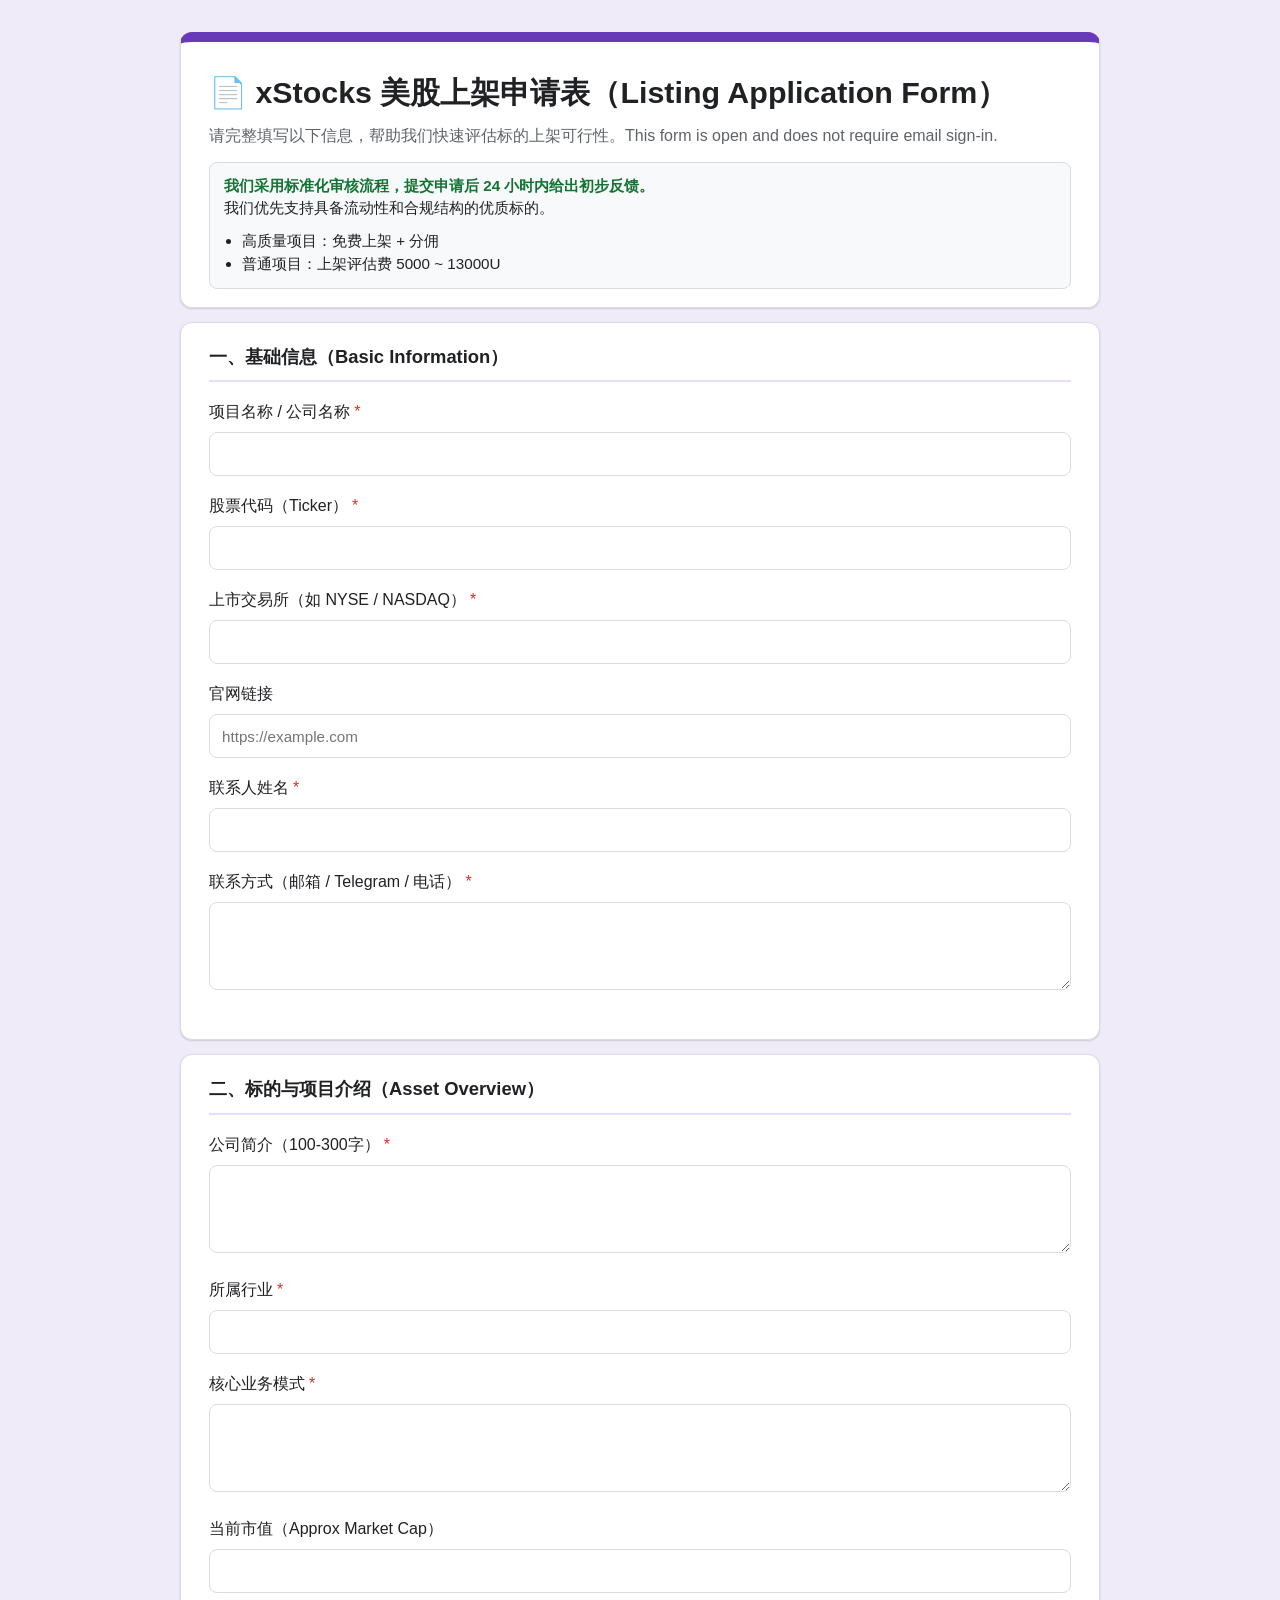
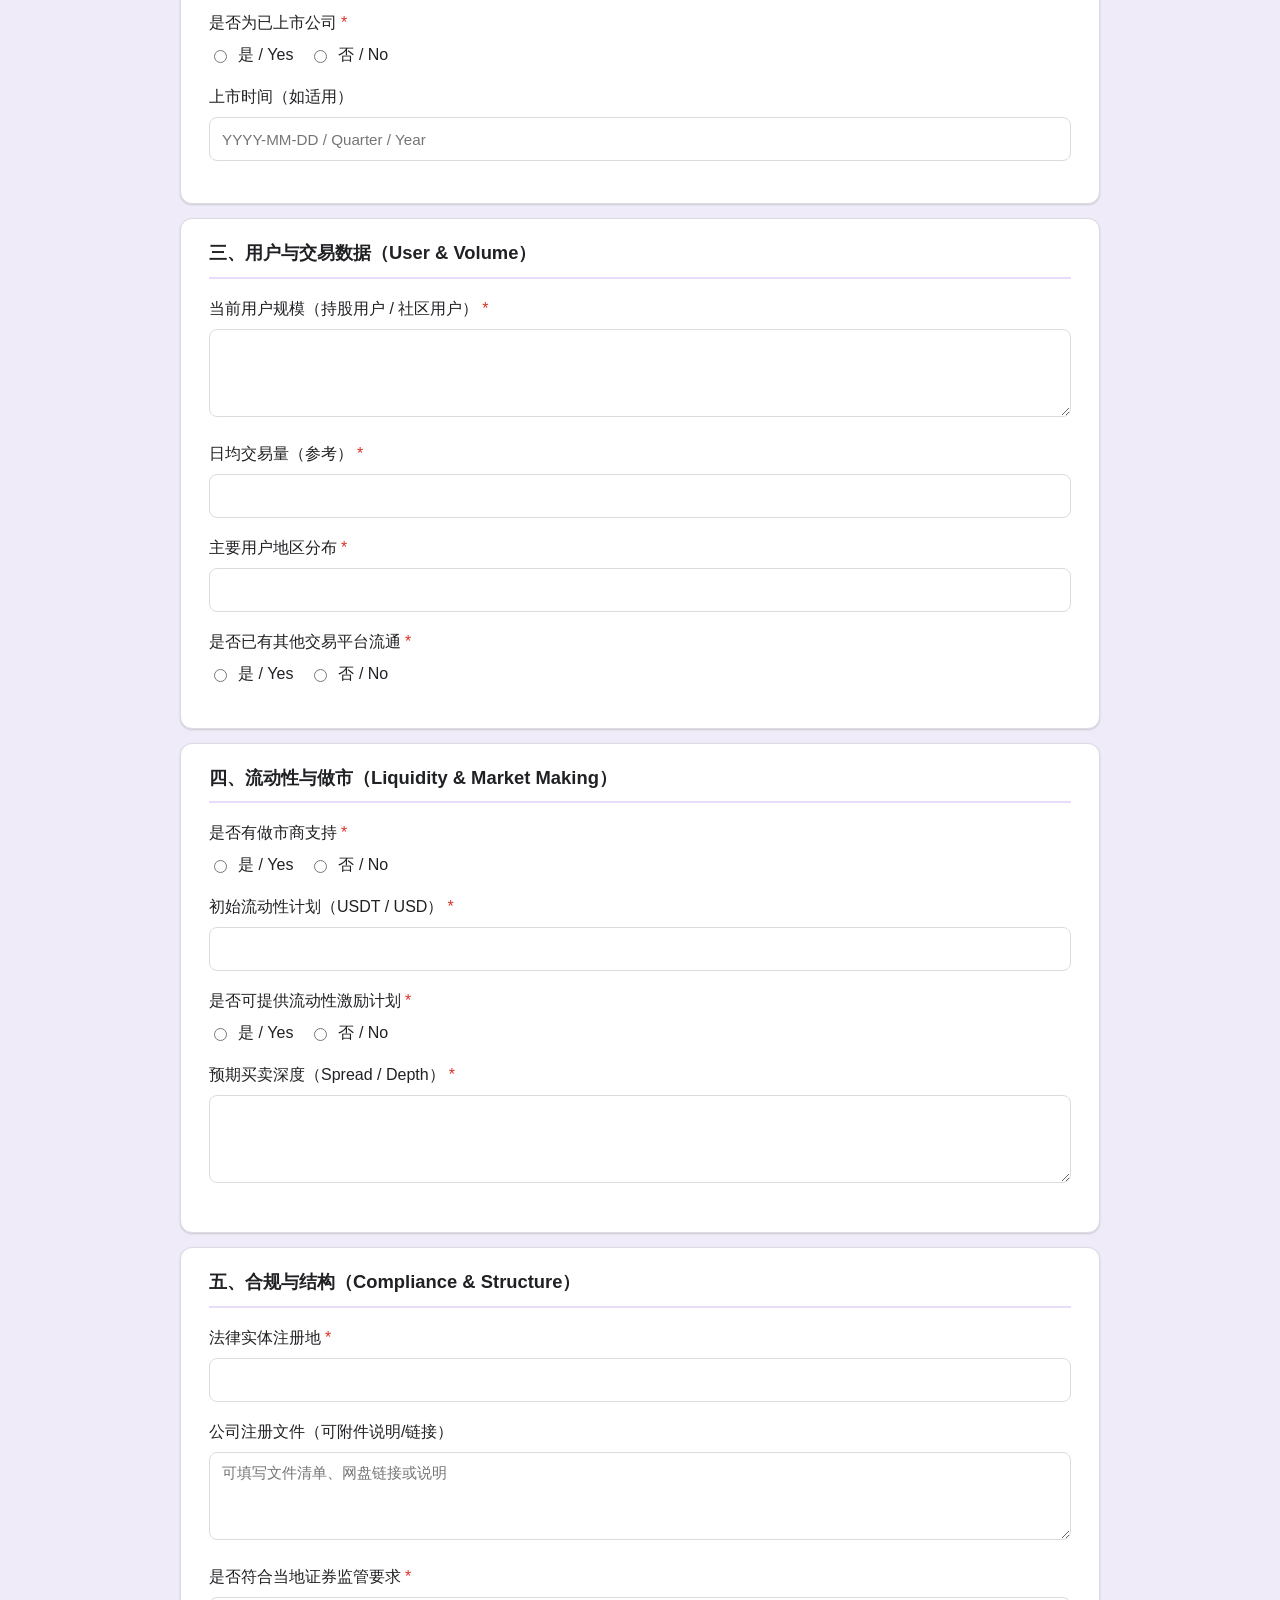
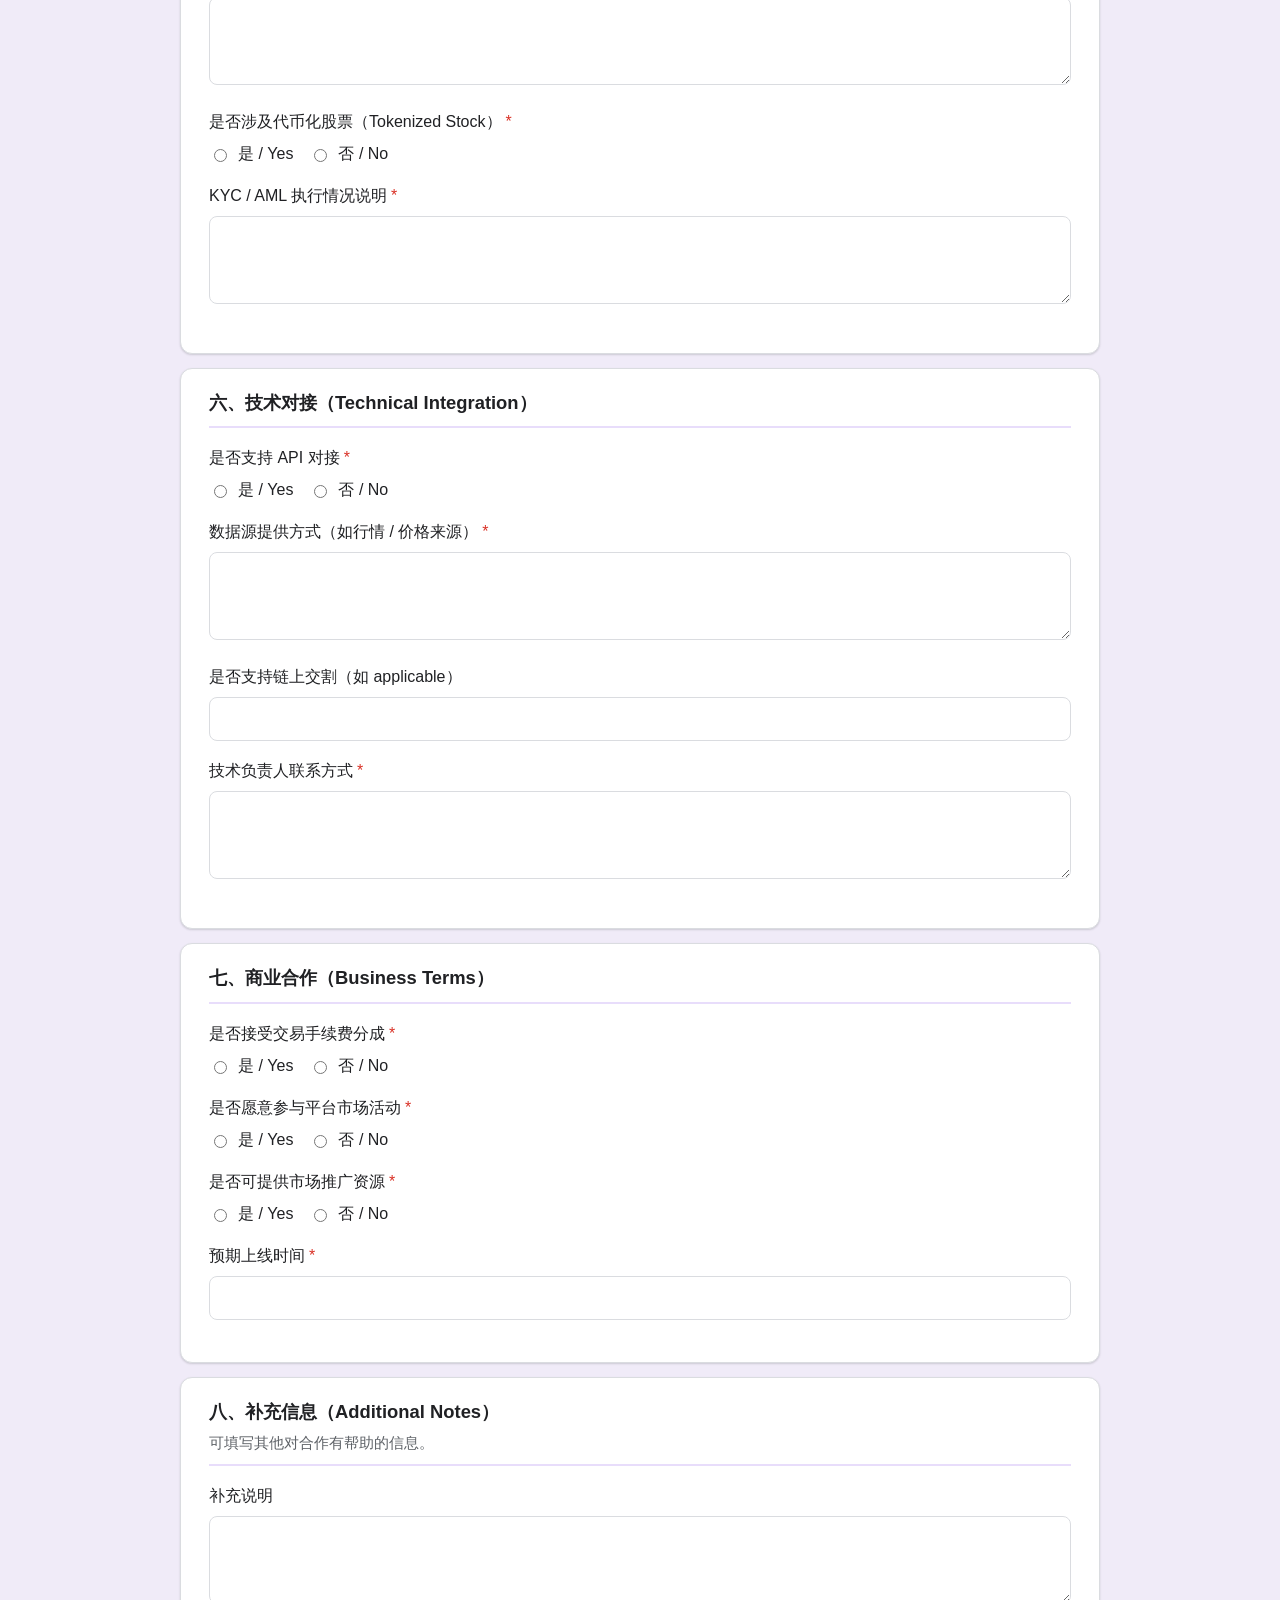
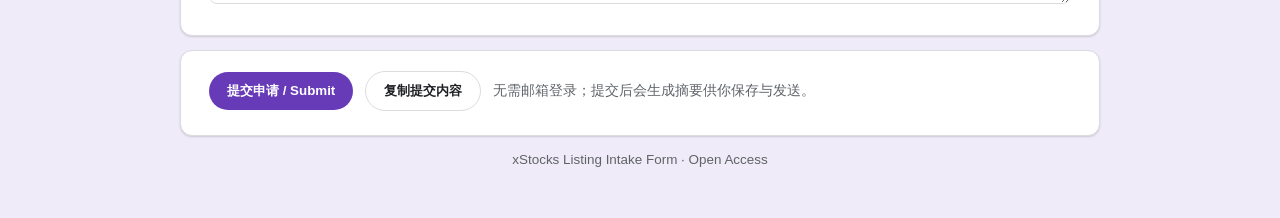
==== commit f1b4f6f6: "feat: build xStocks listing application form page Co-authored-by: w3 <PinkwalletDocs@users.noreply.g" ====
--- a/index.html
+++ b/index.html
@@ -1,26 +1,717 @@
 <!DOCTYPE html>
-<html lang="en-US" dir="ltr">
+<html lang="zh-CN">
   <head>
-    <meta charset="utf-8">
-    <meta name="viewport" content="width=device-width,initial-scale=1">
-    <title>PinkWallet Payment API</title>
-    <meta name="description" content="USDT/USDC On-Chain Payment Links & Real-Time Confirmation API">
-    <meta name="generator" content="VitePress v1.6.4">
-    <link rel="preload stylesheet" href="/alpha0303/assets/style.BhX5jokk.css" as="style">
-    <link rel="preload stylesheet" href="/alpha0303/vp-icons.css" as="style">
-    
-    <script type="module" src="/alpha0303/assets/app.DU6R1u6u.js"></script>
-    <link rel="preload" href="/alpha0303/assets/inter-roman-latin.Di8DUHzh.woff2" as="font" type="font/woff2" crossorigin="">
-    <link rel="modulepreload" href="/alpha0303/assets/chunks/theme.D1WhX2f4.js">
-    <link rel="modulepreload" href="/alpha0303/assets/chunks/framework.ePeAWSvT.js">
-    <link rel="modulepreload" href="/alpha0303/assets/index.md.9Q_OH4HY.lean.js">
-    <script id="check-dark-mode">(()=>{const e=localStorage.getItem("vitepress-theme-appearance")||"auto",a=window.matchMedia("(prefers-color-scheme: dark)").matches;(!e||e==="auto"?a:e==="dark")&&document.documentElement.classList.add("dark")})();</script>
-    <script id="check-mac-os">document.documentElement.classList.toggle("mac",/Mac|iPhone|iPod|iPad/i.test(navigator.platform));</script>
+    <meta charset="UTF-8" />
+    <meta name="viewport" content="width=device-width, initial-scale=1.0" />
+    <title>xStocks 美股上架申请表 | Listing Application Form</title>
+    <meta
+      name="description"
+      content="xStocks 美股上架申请表（Google Form 风格，无需邮箱登录）"
+    />
+    <style>
+      :root {
+        --bg: #f0ebf8;
+        --card: #ffffff;
+        --accent: #673ab7;
+        --accent-soft: #e8ddfb;
+        --text: #202124;
+        --muted: #5f6368;
+        --border: #dadce0;
+        --danger: #d93025;
+        --success: #137333;
+      }
+
+      * {
+        box-sizing: border-box;
+      }
+
+      body {
+        margin: 0;
+        background: var(--bg);
+        color: var(--text);
+        font-family: "Google Sans", "Roboto", "Noto Sans SC", Arial, sans-serif;
+        line-height: 1.5;
+      }
+
+      .container {
+        width: min(920px, calc(100% - 28px));
+        margin: 32px auto 48px;
+      }
+
+      .form-card {
+        background: var(--card);
+        border: 1px solid var(--border);
+        border-radius: 12px;
+        margin-bottom: 14px;
+        overflow: hidden;
+        box-shadow: 0 1px 2px rgba(60, 64, 67, 0.2);
+      }
+
+      .title-card {
+        border-top: 10px solid var(--accent);
+        padding: 28px 28px 18px;
+      }
+
+      h1 {
+        margin: 0 0 8px;
+        font-size: 1.9rem;
+      }
+
+      .subtitle {
+        color: var(--muted);
+        margin: 0 0 14px;
+      }
+
+      .notice {
+        background: #f8f9fa;
+        border: 1px solid var(--border);
+        border-radius: 8px;
+        padding: 12px 14px;
+        font-size: 0.95rem;
+      }
+
+      .notice strong {
+        color: var(--success);
+      }
+
+      .notice ul {
+        margin: 10px 0 0;
+        padding-left: 18px;
+      }
+
+      .section {
+        padding: 20px 28px 24px;
+      }
+
+      .section-head {
+        border-bottom: 2px solid var(--accent-soft);
+        padding-bottom: 10px;
+        margin-bottom: 18px;
+      }
+
+      .section-head h2 {
+        margin: 0;
+        font-size: 1.15rem;
+      }
+
+      .section-head p {
+        margin: 6px 0 0;
+        color: var(--muted);
+        font-size: 0.93rem;
+      }
+
+      .field {
+        margin-bottom: 18px;
+      }
+
+      label {
+        display: block;
+        font-weight: 500;
+        margin-bottom: 8px;
+      }
+
+      .required-star {
+        color: var(--danger);
+        margin-left: 4px;
+      }
+
+      input[type="text"],
+      input[type="url"],
+      input[type="email"],
+      input[type="tel"],
+      input[type="number"],
+      textarea,
+      select {
+        width: 100%;
+        border: 1px solid var(--border);
+        border-radius: 8px;
+        min-height: 44px;
+        padding: 10px 12px;
+        font-size: 0.95rem;
+        transition: border-color 0.2s, box-shadow 0.2s;
+        background: #fff;
+      }
+
+      textarea {
+        resize: vertical;
+        min-height: 88px;
+      }
+
+      input:focus,
+      textarea:focus,
+      select:focus {
+        border-color: var(--accent);
+        box-shadow: 0 0 0 3px rgba(103, 58, 183, 0.15);
+        outline: none;
+      }
+
+      .hint {
+        margin-top: 6px;
+        color: var(--muted);
+        font-size: 0.85rem;
+      }
+
+      .radio-row {
+        display: flex;
+        flex-wrap: wrap;
+        gap: 16px;
+      }
+
+      .radio-option {
+        display: inline-flex;
+        align-items: center;
+        gap: 8px;
+      }
+
+      .radio-option label {
+        margin: 0;
+        font-weight: 400;
+      }
+
+      .conditional {
+        margin-top: 10px;
+        padding: 12px;
+        border: 1px dashed var(--border);
+        border-radius: 8px;
+        background: #fcfcff;
+      }
+
+      .hidden {
+        display: none;
+      }
+
+      .actions {
+        display: flex;
+        flex-wrap: wrap;
+        align-items: center;
+        gap: 12px;
+        padding: 20px 28px 24px;
+      }
+
+      button {
+        border: 0;
+        background: var(--accent);
+        color: #fff;
+        border-radius: 999px;
+        padding: 10px 18px;
+        font-weight: 600;
+        cursor: pointer;
+      }
+
+      button:hover {
+        filter: brightness(1.05);
+      }
+
+      button.secondary {
+        background: #fff;
+        border: 1px solid var(--border);
+        color: var(--text);
+      }
+
+      .response-note {
+        color: var(--muted);
+        font-size: 0.88rem;
+      }
+
+      .output {
+        margin: 0 28px 24px;
+        border: 1px solid #d2e3fc;
+        background: #f8fbff;
+        border-radius: 8px;
+        padding: 14px;
+      }
+
+      .output pre {
+        margin: 0;
+        white-space: pre-wrap;
+        word-break: break-word;
+        font-size: 0.86rem;
+      }
+
+      .footer {
+        text-align: center;
+        color: var(--muted);
+        font-size: 0.84rem;
+        margin-top: 10px;
+      }
+
+      @media (max-width: 640px) {
+        .title-card,
+        .section,
+        .actions {
+          padding-left: 16px;
+          padding-right: 16px;
+        }
+      }
+    </style>
   </head>
   <body>
-    <div id="app"><div class="Layout" data-v-5d98c3a5><!--[--><!--]--><!--[--><span tabindex="-1" data-v-0b0ada53></span><a href="#VPContent" class="VPSkipLink visually-hidden" data-v-0b0ada53>Skip to content</a><!--]--><!----><header class="VPNav" data-v-5d98c3a5 data-v-ae24b3ad><div class="VPNavBar" data-v-ae24b3ad data-v-6aa21345><div class="wrapper" data-v-6aa21345><div class="container" data-v-6aa21345><div class="title" data-v-6aa21345><div class="VPNavBarTitle has-sidebar" data-v-6aa21345 data-v-1168a8e4><a class="title" href="/alpha0303/" data-v-1168a8e4><!--[--><!--]--><!----><span data-v-1168a8e4>PinkWallet Payment API</span><!--[--><!--]--></a></div></div><div class="content" data-v-6aa21345><div class="content-body" data-v-6aa21345><!--[--><!--]--><div class="VPNavBarSearch search" data-v-6aa21345><!--[--><!----><div id="local-search"><button type="button" class="DocSearch DocSearch-Button" aria-label="Search"><span class="DocSearch-Button-Container"><span class="vp-icon DocSearch-Search-Icon"></span><span class="DocSearch-Button-Placeholder">Search</span></span><span class="DocSearch-Button-Keys"><kbd class="DocSearch-Button-Key"></kbd><kbd class="DocSearch-Button-Key">K</kbd></span></button></div><!--]--></div><nav aria-labelledby="main-nav-aria-label" class="VPNavBarMenu menu" data-v-6aa21345 data-v-dc692963><span id="main-nav-aria-label" class="visually-hidden" data-v-dc692963> Main Navigation </span><!--[--><!--[--><a class="VPLink link VPNavBarMenuLink active" href="/alpha0303/" tabindex="0" data-v-dc692963 data-v-e56f3d57><!--[--><span data-v-e56f3d57>Home</span><!--]--></a><!--]--><!--[--><a class="VPLink link VPNavBarMenuLink" href="/alpha0303/api/overview.html" tabindex="0" data-v-dc692963 data-v-e56f3d57><!--[--><span data-v-e56f3d57>Overview</span><!--]--></a><!--]--><!--[--><a class="VPLink link VPNavBarMenuLink" href="/alpha0303/api/auth.html" tabindex="0" data-v-dc692963 data-v-e56f3d57><!--[--><span data-v-e56f3d57>Authentication</span><!--]--></a><!--]--><!--[--><a class="VPLink link VPNavBarMenuLink" href="/alpha0303/api/endpoints.html" tabindex="0" data-v-dc692963 data-v-e56f3d57><!--[--><span data-v-e56f3d57>Endpoints</span><!--]--></a><!--]--><!--[--><a class="VPLink link VPNavBarMenuLink" href="/alpha0303/api/webhooks.html" tabindex="0" data-v-dc692963 data-v-e56f3d57><!--[--><span data-v-e56f3d57>Webhooks</span><!--]--></a><!--]--><!--[--><a class="VPLink link VPNavBarMenuLink" href="/alpha0303/api/operations.html" tabindex="0" data-v-dc692963 data-v-e56f3d57><!--[--><span data-v-e56f3d57>Operations & Security</span><!--]--></a><!--]--><!--[--><a class="VPLink link VPNavBarMenuLink" href="/alpha0303/api/errors.html" tabindex="0" data-v-dc692963 data-v-e56f3d57><!--[--><span data-v-e56f3d57>Error Codes</span><!--]--></a><!--]--><!--[--><a class="VPLink link VPNavBarMenuLink" href="/alpha0303/api/examples.html" tabindex="0" data-v-dc692963 data-v-e56f3d57><!--[--><span data-v-e56f3d57>Examples & Support</span><!--]--></a><!--]--><!--]--></nav><!----><div class="VPNavBarAppearance appearance" data-v-6aa21345 data-v-6c893767><button class="VPSwitch VPSwitchAppearance" type="button" role="switch" title aria-checked="false" data-v-6c893767 data-v-5337faa4 data-v-1d5665e3><span class="check" data-v-1d5665e3><span class="icon" data-v-1d5665e3><!--[--><span class="vpi-sun sun" data-v-5337faa4></span><span class="vpi-moon moon" data-v-5337faa4></span><!--]--></span></span></button></div><!----><div class="VPFlyout VPNavBarExtra extra" data-v-6aa21345 data-v-bb2aa2f0 data-v-cf11d7a2><button type="button" class="button" aria-haspopup="true" aria-expanded="false" aria-label="extra navigation" data-v-cf11d7a2><span class="vpi-more-horizontal icon" data-v-cf11d7a2></span></button><div class="menu" data-v-cf11d7a2><div class="VPMenu" data-v-cf11d7a2 data-v-b98bc113><!----><!--[--><!--[--><!----><div class="group" data-v-bb2aa2f0><div class="item appearance" data-v-bb2aa2f0><p class="label" data-v-bb2aa2f0>Appearance</p><div class="appearance-action" data-v-bb2aa2f0><button class="VPSwitch VPSwitchAppearance" type="button" role="switch" title aria-checked="false" data-v-bb2aa2f0 data-v-5337faa4 data-v-1d5665e3><span class="check" data-v-1d5665e3><span class="icon" data-v-1d5665e3><!--[--><span class="vpi-sun sun" data-v-5337faa4></span><span class="vpi-moon moon" data-v-5337faa4></span><!--]--></span></span></button></div></div></div><!----><!--]--><!--]--></div></div></div><!--[--><!--]--><button type="button" class="VPNavBarHamburger hamburger" aria-label="mobile navigation" aria-expanded="false" aria-controls="VPNavScreen" data-v-6aa21345 data-v-e5dd9c1c><span class="container" data-v-e5dd9c1c><span class="top" data-v-e5dd9c1c></span><span class="middle" data-v-e5dd9c1c></span><span class="bottom" data-v-e5dd9c1c></span></span></button></div></div></div></div><div class="divider" data-v-6aa21345><div class="divider-line" data-v-6aa21345></div></div></div><!----></header><div class="VPLocalNav has-sidebar empty" data-v-5d98c3a5 data-v-a6f0e41e><div class="container" data-v-a6f0e41e><button class="menu" aria-expanded="false" aria-controls="VPSidebarNav" data-v-a6f0e41e><span class="vpi-align-left menu-icon" data-v-a6f0e41e></span><span class="menu-text" data-v-a6f0e41e>Menu</span></button><div class="VPLocalNavOutlineDropdown" style="--vp-vh:0px;" data-v-a6f0e41e data-v-8a42e2b4><button data-v-8a42e2b4>Return to top</button><!----></div></div></div><aside class="VPSidebar" data-v-5d98c3a5 data-v-319d5ca6><div class="curtain" data-v-319d5ca6></div><nav class="nav" id="VPSidebarNav" aria-labelledby="sidebar-aria-label" tabindex="-1" data-v-319d5ca6><span class="visually-hidden" id="sidebar-aria-label" data-v-319d5ca6> Sidebar Navigation </span><!--[--><!--]--><!--[--><div class="no-transition group" data-v-c40bc020><section class="VPSidebarItem level-0" data-v-c40bc020 data-v-b3fd67f8><div class="item" role="button" tabindex="0" data-v-b3fd67f8><div class="indicator" data-v-b3fd67f8></div><h2 class="text" data-v-b3fd67f8>Documentation</h2><!----></div><div class="items" data-v-b3fd67f8><!--[--><div class="VPSidebarItem level-1 is-link" data-v-b3fd67f8 data-v-b3fd67f8><div class="item" data-v-b3fd67f8><div class="indicator" data-v-b3fd67f8></div><a class="VPLink link link" href="/alpha0303/api/overview.html" data-v-b3fd67f8><!--[--><p class="text" data-v-b3fd67f8>Product Overview</p><!--]--></a><!----></div><!----></div><div class="VPSidebarItem level-1 is-link" data-v-b3fd67f8 data-v-b3fd67f8><div class="item" data-v-b3fd67f8><div class="indicator" data-v-b3fd67f8></div><a class="VPLink link link" href="/alpha0303/api/auth.html" data-v-b3fd67f8><!--[--><p class="text" data-v-b3fd67f8>Authentication</p><!--]--></a><!----></div><!----></div><div class="VPSidebarItem level-1 is-link" data-v-b3fd67f8 data-v-b3fd67f8><div class="item" data-v-b3fd67f8><div class="indicator" data-v-b3fd67f8></div><a class="VPLink link link" href="/alpha0303/api/endpoints.html" data-v-b3fd67f8><!--[--><p class="text" data-v-b3fd67f8>API Endpoints</p><!--]--></a><!----></div><!----></div><div class="VPSidebarItem level-1 is-link" data-v-b3fd67f8 data-v-b3fd67f8><div class="item" data-v-b3fd67f8><div class="indicator" data-v-b3fd67f8></div><a class="VPLink link link" href="/alpha0303/api/webhooks.html" data-v-b3fd67f8><!--[--><p class="text" data-v-b3fd67f8>Webhook Callback</p><!--]--></a><!----></div><!----></div><div class="VPSidebarItem level-1 is-link" data-v-b3fd67f8 data-v-b3fd67f8><div class="item" data-v-b3fd67f8><div class="indicator" data-v-b3fd67f8></div><a class="VPLink link link" href="/alpha0303/api/operations.html" data-v-b3fd67f8><!--[--><p class="text" data-v-b3fd67f8>Operations & Security</p><!--]--></a><!----></div><!----></div><div class="VPSidebarItem level-1 is-link" data-v-b3fd67f8 data-v-b3fd67f8><div class="item" data-v-b3fd67f8><div class="indicator" data-v-b3fd67f8></div><a class="VPLink link link" href="/alpha0303/api/errors.html" data-v-b3fd67f8><!--[--><p class="text" data-v-b3fd67f8>Error Codes</p><!--]--></a><!----></div><!----></div><div class="VPSidebarItem level-1 is-link" data-v-b3fd67f8 data-v-b3fd67f8><div class="item" data-v-b3fd67f8><div class="indicator" data-v-b3fd67f8></div><a class="VPLink link link" href="/alpha0303/api/examples.html" data-v-b3fd67f8><!--[--><p class="text" data-v-b3fd67f8>Examples & Support</p><!--]--></a><!----></div><!----></div><!--]--></div></section></div><!--]--><!--[--><!--]--></nav></aside><div class="VPContent has-sidebar" id="VPContent" data-v-5d98c3a5 data-v-1428d186><div class="VPDoc has-sidebar has-aside" data-v-1428d186 data-v-39a288b8><!--[--><!--]--><div class="container" data-v-39a288b8><div class="aside" data-v-39a288b8><div class="aside-curtain" data-v-39a288b8></div><div class="aside-container" data-v-39a288b8><div class="aside-content" data-v-39a288b8><div class="VPDocAside" data-v-39a288b8 data-v-3f215769><!--[--><!--]--><!--[--><!--]--><nav aria-labelledby="doc-outline-aria-label" class="VPDocAsideOutline" data-v-3f215769 data-v-a5bbad30><div class="content" data-v-a5bbad30><div class="outline-marker" data-v-a5bbad30></div><div aria-level="2" class="outline-title" id="doc-outline-aria-label" role="heading" data-v-a5bbad30>On this page</div><ul class="VPDocOutlineItem root" data-v-a5bbad30 data-v-b933a997><!--[--><!--]--></ul></div></nav><!--[--><!--]--><div class="spacer" data-v-3f215769></div><!--[--><!--]--><!----><!--[--><!--]--><!--[--><!--]--></div></div></div></div><div class="content" data-v-39a288b8><div class="content-container" data-v-39a288b8><!--[--><!--]--><main class="main" data-v-39a288b8><div style="position:relative;" class="vp-doc _" data-v-39a288b8><div><h1 id="pinkwallet-payment-api" tabindex="-1">PinkWallet Payment API <a class="header-anchor" href="#pinkwallet-payment-api" aria-label="Permalink to &quot;PinkWallet Payment API&quot;">​</a></h1><p>USDT/USDC On-Chain Payment Links &amp; Real-Time Confirmation API</p><h2 id="documentation-map" tabindex="-1">Documentation Map <a class="header-anchor" href="#documentation-map" aria-label="Permalink to &quot;Documentation Map&quot;">​</a></h2><ul><li><a href="/alpha0303/api/overview.html">Product Overview</a></li><li><a href="/alpha0303/api/auth.html">Authentication</a></li><li><a href="/alpha0303/api/endpoints.html">API Endpoints</a></li><li><a href="/alpha0303/api/webhooks.html">Webhook Notifications</a></li><li><a href="/alpha0303/api/operations.html">Settlement &amp; Security</a></li><li><a href="/alpha0303/api/errors.html">Error Codes</a></li><li><a href="/alpha0303/api/examples.html">Examples, Support, Changelog</a></li></ul><h2 id="current-version" tabindex="-1">Current Version <a class="header-anchor" href="#current-version" aria-label="Permalink to &quot;Current Version&quot;">​</a></h2><ul><li><code>v1.0</code> (Initial API release: <code>2026-02-23</code>)</li></ul></div></div></main><footer class="VPDocFooter" data-v-39a288b8 data-v-e257564d><!--[--><!--]--><!----><nav class="prev-next" aria-labelledby="doc-footer-aria-label" data-v-e257564d><span class="visually-hidden" id="doc-footer-aria-label" data-v-e257564d>Pager</span><div class="pager" data-v-e257564d><!----></div><div class="pager" data-v-e257564d><a class="VPLink link pager-link next" href="/alpha0303/api/overview.html" data-v-e257564d><!--[--><span class="desc" data-v-e257564d>Next page</span><span class="title" data-v-e257564d>Product Overview</span><!--]--></a></div></nav></footer><!--[--><!--]--></div></div></div><!--[--><!--]--></div></div><!----><!--[--><!--]--></div></div>
-    <script>window.__VP_HASH_MAP__=JSON.parse("{\"api_auth.md\":\"DI_4ue__\",\"api_endpoints.md\":\"Buhx-eW7\",\"api_endpoints1.md\":\"DEyvrtd3\",\"api_errors.md\":\"GPK7Mz0c\",\"api_examples.md\":\"DSuY86GM\",\"api_operations.md\":\"Dq37C27n\",\"api_overview.md\":\"DJRnyxwy\",\"api_webhooks.md\":\"DaZudaqf\",\"index.md\":\"9Q_OH4HY\"}");window.__VP_SITE_DATA__=JSON.parse("{\"lang\":\"en-US\",\"dir\":\"ltr\",\"title\":\"PinkWallet Payment API\",\"description\":\"USDT/USDC On-Chain Payment Links & Real-Time Confirmation API\",\"base\":\"/alpha0303/\",\"head\":[],\"router\":{\"prefetchLinks\":true},\"appearance\":true,\"themeConfig\":{\"nav\":[{\"text\":\"Home\",\"link\":\"/alpha0303/\"},{\"text\":\"Overview\",\"link\":\"/alpha0303/api/overview\"},{\"text\":\"Authentication\",\"link\":\"/alpha0303/api/auth\"},{\"text\":\"Endpoints\",\"link\":\"/alpha0303/api/endpoints\"},{\"text\":\"Webhooks\",\"link\":\"/alpha0303/api/webhooks\"},{\"text\":\"Operations & Security\",\"link\":\"/alpha0303/api/operations\"},{\"text\":\"Error Codes\",\"link\":\"/alpha0303/api/errors\"},{\"text\":\"Examples & Support\",\"link\":\"/alpha0303/api/examples\"}],\"sidebar\":[{\"text\":\"Documentation\",\"items\":[{\"text\":\"Product Overview\",\"link\":\"/alpha0303/api/overview\"},{\"text\":\"Authentication\",\"link\":\"/alpha0303/api/auth\"},{\"text\":\"API Endpoints\",\"link\":\"/alpha0303/api/endpoints\"},{\"text\":\"Webhook Callback\",\"link\":\"/alpha0303/api/webhooks\"},{\"text\":\"Operations & Security\",\"link\":\"/alpha0303/api/operations\"},{\"text\":\"Error Codes\",\"link\":\"/alpha0303/api/errors\"},{\"text\":\"Examples & Support\",\"link\":\"/alpha0303/api/examples\"}]}],\"search\":{\"provider\":\"local\"},\"outline\":{\"level\":[2,3],\"label\":\"On this page\"},\"docFooter\":{\"prev\":\"Previous page\",\"next\":\"Next page\"}},\"locales\":{},\"scrollOffset\":134,\"cleanUrls\":false}");</script>
-    
-  <script defer src="https://static.cloudflareinsights.com/beacon.min.js/v8c78df7c7c0f484497ecbca7046644da1771523124516" integrity="sha512-8DS7rgIrAmghBFwoOTujcf6D9rXvH8xm8JQ1Ja01h9QX8EzXldiszufYa4IFfKdLUKTTrnSFXLDkUEOTrZQ8Qg==" data-cf-beacon='{"version":"2024.11.0","token":"c105ae522c414bc49637f80ec1995e0f","r":1,"server_timing":{"name":{"cfCacheStatus":true,"cfEdge":true,"cfExtPri":true,"cfL4":true,"cfOrigin":true,"cfSpeedBrain":true},"location_startswith":null}}' crossorigin="anonymous"></script>
-</body>
+    <main class="container">
+      <section class="form-card title-card">
+        <h1>📄 xStocks 美股上架申请表（Listing Application Form）</h1>
+        <p class="subtitle">
+          请完整填写以下信息，帮助我们快速评估标的上架可行性。This form is open and does not require email sign-in.
+        </p>
+        <div class="notice">
+          <strong>我们采用标准化审核流程，提交申请后 24 小时内给出初步反馈。</strong><br />
+          我们优先支持具备流动性和合规结构的优质标的。
+          <ul>
+            <li>高质量项目：免费上架 + 分佣</li>
+            <li>普通项目：上架评估费 5000 ~ 13000U</li>
+          </ul>
+        </div>
+      </section>
+
+      <form id="listingForm">
+        <section class="form-card section">
+          <div class="section-head">
+            <h2>一、基础信息（Basic Information）</h2>
+          </div>
+
+          <div class="field">
+            <label for="projectName">项目名称 / 公司名称<span class="required-star">*</span></label>
+            <input id="projectName" name="projectName" type="text" required />
+          </div>
+
+          <div class="field">
+            <label for="ticker">股票代码（Ticker）<span class="required-star">*</span></label>
+            <input id="ticker" name="ticker" type="text" required />
+          </div>
+
+          <div class="field">
+            <label for="exchange">上市交易所（如 NYSE / NASDAQ）<span class="required-star">*</span></label>
+            <input id="exchange" name="exchange" type="text" required />
+          </div>
+
+          <div class="field">
+            <label for="website">官网链接</label>
+            <input id="website" name="website" type="url" placeholder="https://example.com" />
+          </div>
+
+          <div class="field">
+            <label for="contactName">联系人姓名<span class="required-star">*</span></label>
+            <input id="contactName" name="contactName" type="text" required />
+          </div>
+
+          <div class="field">
+            <label for="contactInfo">联系方式（邮箱 / Telegram / 电话）<span class="required-star">*</span></label>
+            <textarea id="contactInfo" name="contactInfo" required></textarea>
+          </div>
+        </section>
+
+        <section class="form-card section">
+          <div class="section-head">
+            <h2>二、标的与项目介绍（Asset Overview）</h2>
+          </div>
+
+          <div class="field">
+            <label for="companyIntro">公司简介（100-300字）<span class="required-star">*</span></label>
+            <textarea id="companyIntro" name="companyIntro" minlength="40" required></textarea>
+          </div>
+
+          <div class="field">
+            <label for="industry">所属行业<span class="required-star">*</span></label>
+            <input id="industry" name="industry" type="text" required />
+          </div>
+
+          <div class="field">
+            <label for="businessModel">核心业务模式<span class="required-star">*</span></label>
+            <textarea id="businessModel" name="businessModel" required></textarea>
+          </div>
+
+          <div class="field">
+            <label for="marketCap">当前市值（Approx Market Cap）</label>
+            <input id="marketCap" name="marketCap" type="text" />
+          </div>
+
+          <div class="field">
+            <label>是否为已上市公司<span class="required-star">*</span></label>
+            <div class="radio-row">
+              <div class="radio-option">
+                <input id="listedYes" name="isListed" type="radio" value="是 / Yes" required />
+                <label for="listedYes">是 / Yes</label>
+              </div>
+              <div class="radio-option">
+                <input id="listedNo" name="isListed" type="radio" value="否 / No" />
+                <label for="listedNo">否 / No</label>
+              </div>
+            </div>
+          </div>
+
+          <div class="field">
+            <label for="listingTime">上市时间（如适用）</label>
+            <input id="listingTime" name="listingTime" type="text" placeholder="YYYY-MM-DD / Quarter / Year" />
+          </div>
+        </section>
+
+        <section class="form-card section">
+          <div class="section-head">
+            <h2>三、用户与交易数据（User &amp; Volume）</h2>
+          </div>
+
+          <div class="field">
+            <label for="userScale">当前用户规模（持股用户 / 社区用户）<span class="required-star">*</span></label>
+            <textarea id="userScale" name="userScale" required></textarea>
+          </div>
+
+          <div class="field">
+            <label for="dailyVolume">日均交易量（参考）<span class="required-star">*</span></label>
+            <input id="dailyVolume" name="dailyVolume" type="text" required />
+          </div>
+
+          <div class="field">
+            <label for="regions">主要用户地区分布<span class="required-star">*</span></label>
+            <input id="regions" name="regions" type="text" required />
+          </div>
+
+          <div class="field">
+            <label>是否已有其他交易平台流通<span class="required-star">*</span></label>
+            <div class="radio-row">
+              <div class="radio-option">
+                <input id="otherPlatformYes" name="hasOtherPlatform" type="radio" value="是 / Yes" required />
+                <label for="otherPlatformYes">是 / Yes</label>
+              </div>
+              <div class="radio-option">
+                <input id="otherPlatformNo" name="hasOtherPlatform" type="radio" value="否 / No" />
+                <label for="otherPlatformNo">否 / No</label>
+              </div>
+            </div>
+            <div id="platformListWrap" class="conditional hidden">
+              <label for="platformList">若有，请列出平台</label>
+              <textarea id="platformList" name="platformList"></textarea>
+            </div>
+          </div>
+        </section>
+
+        <section class="form-card section">
+          <div class="section-head">
+            <h2>四、流动性与做市（Liquidity &amp; Market Making）</h2>
+          </div>
+
+          <div class="field">
+            <label>是否有做市商支持<span class="required-star">*</span></label>
+            <div class="radio-row">
+              <div class="radio-option">
+                <input id="mmYes" name="hasMM" type="radio" value="是 / Yes" required />
+                <label for="mmYes">是 / Yes</label>
+              </div>
+              <div class="radio-option">
+                <input id="mmNo" name="hasMM" type="radio" value="否 / No" />
+                <label for="mmNo">否 / No</label>
+              </div>
+            </div>
+            <div id="mmNameWrap" class="conditional hidden">
+              <label for="mmName">做市商名称（如有）</label>
+              <input id="mmName" name="mmName" type="text" />
+            </div>
+          </div>
+
+          <div class="field">
+            <label for="initialLiquidity">初始流动性计划（USDT / USD）<span class="required-star">*</span></label>
+            <input id="initialLiquidity" name="initialLiquidity" type="text" required />
+          </div>
+
+          <div class="field">
+            <label>是否可提供流动性激励计划<span class="required-star">*</span></label>
+            <div class="radio-row">
+              <div class="radio-option">
+                <input id="liquidityIncentiveYes" name="liquidityIncentive" type="radio" value="是 / Yes" required />
+                <label for="liquidityIncentiveYes">是 / Yes</label>
+              </div>
+              <div class="radio-option">
+                <input id="liquidityIncentiveNo" name="liquidityIncentive" type="radio" value="否 / No" />
+                <label for="liquidityIncentiveNo">否 / No</label>
+              </div>
+            </div>
+          </div>
+
+          <div class="field">
+            <label for="spreadDepth">预期买卖深度（Spread / Depth）<span class="required-star">*</span></label>
+            <textarea id="spreadDepth" name="spreadDepth" required></textarea>
+          </div>
+        </section>
+
+        <section class="form-card section">
+          <div class="section-head">
+            <h2>五、合规与结构（Compliance &amp; Structure）</h2>
+          </div>
+
+          <div class="field">
+            <label for="entityLocation">法律实体注册地<span class="required-star">*</span></label>
+            <input id="entityLocation" name="entityLocation" type="text" required />
+          </div>
+
+          <div class="field">
+            <label for="registrationFiles">公司注册文件（可附件说明/链接）</label>
+            <textarea id="registrationFiles" name="registrationFiles" placeholder="可填写文件清单、网盘链接或说明"></textarea>
+          </div>
+
+          <div class="field">
+            <label for="regulatoryCompliance">是否符合当地证券监管要求<span class="required-star">*</span></label>
+            <textarea id="regulatoryCompliance" name="regulatoryCompliance" required></textarea>
+          </div>
+
+          <div class="field">
+            <label>是否涉及代币化股票（Tokenized Stock）<span class="required-star">*</span></label>
+            <div class="radio-row">
+              <div class="radio-option">
+                <input id="tokenizedYes" name="tokenizedStock" type="radio" value="是 / Yes" required />
+                <label for="tokenizedYes">是 / Yes</label>
+              </div>
+              <div class="radio-option">
+                <input id="tokenizedNo" name="tokenizedStock" type="radio" value="否 / No" />
+                <label for="tokenizedNo">否 / No</label>
+              </div>
+            </div>
+
+            <div id="chainDetailsWrap" class="conditional hidden">
+              <label for="blockchain">所属公链</label>
+              <input id="blockchain" name="blockchain" type="text" />
+              <div class="field" style="margin-top: 10px; margin-bottom: 0">
+                <label for="contractAddress">合约地址</label>
+                <input id="contractAddress" name="contractAddress" type="text" />
+              </div>
+            </div>
+          </div>
+
+          <div class="field">
+            <label for="kycAml">KYC / AML 执行情况说明<span class="required-star">*</span></label>
+            <textarea id="kycAml" name="kycAml" required></textarea>
+          </div>
+        </section>
+
+        <section class="form-card section">
+          <div class="section-head">
+            <h2>六、技术对接（Technical Integration）</h2>
+          </div>
+
+          <div class="field">
+            <label>是否支持 API 对接<span class="required-star">*</span></label>
+            <div class="radio-row">
+              <div class="radio-option">
+                <input id="apiYes" name="apiSupport" type="radio" value="是 / Yes" required />
+                <label for="apiYes">是 / Yes</label>
+              </div>
+              <div class="radio-option">
+                <input id="apiNo" name="apiSupport" type="radio" value="否 / No" />
+                <label for="apiNo">否 / No</label>
+              </div>
+            </div>
+          </div>
+
+          <div class="field">
+            <label for="dataSource">数据源提供方式（如行情 / 价格来源）<span class="required-star">*</span></label>
+            <textarea id="dataSource" name="dataSource" required></textarea>
+          </div>
+
+          <div class="field">
+            <label for="onChainSettlement">是否支持链上交割（如 applicable）</label>
+            <input id="onChainSettlement" name="onChainSettlement" type="text" />
+          </div>
+
+          <div class="field">
+            <label for="techContact">技术负责人联系方式<span class="required-star">*</span></label>
+            <textarea id="techContact" name="techContact" required></textarea>
+          </div>
+        </section>
+
+        <section class="form-card section">
+          <div class="section-head">
+            <h2>七、商业合作（Business Terms）</h2>
+          </div>
+
+          <div class="field">
+            <label>是否接受交易手续费分成<span class="required-star">*</span></label>
+            <div class="radio-row">
+              <div class="radio-option">
+                <input id="feeShareYes" name="feeShare" type="radio" value="是 / Yes" required />
+                <label for="feeShareYes">是 / Yes</label>
+              </div>
+              <div class="radio-option">
+                <input id="feeShareNo" name="feeShare" type="radio" value="否 / No" />
+                <label for="feeShareNo">否 / No</label>
+              </div>
+            </div>
+          </div>
+
+          <div class="field">
+            <label>是否愿意参与平台市场活动<span class="required-star">*</span></label>
+            <div class="radio-row">
+              <div class="radio-option">
+                <input id="campaignYes" name="campaignParticipation" type="radio" value="是 / Yes" required />
+                <label for="campaignYes">是 / Yes</label>
+              </div>
+              <div class="radio-option">
+                <input id="campaignNo" name="campaignParticipation" type="radio" value="否 / No" />
+                <label for="campaignNo">否 / No</label>
+              </div>
+            </div>
+          </div>
+
+          <div class="field">
+            <label>是否可提供市场推广资源<span class="required-star">*</span></label>
+            <div class="radio-row">
+              <div class="radio-option">
+                <input id="marketingYes" name="marketingSupport" type="radio" value="是 / Yes" required />
+                <label for="marketingYes">是 / Yes</label>
+              </div>
+              <div class="radio-option">
+                <input id="marketingNo" name="marketingSupport" type="radio" value="否 / No" />
+                <label for="marketingNo">否 / No</label>
+              </div>
+            </div>
+          </div>
+
+          <div class="field">
+            <label for="launchTime">预期上线时间<span class="required-star">*</span></label>
+            <input id="launchTime" name="launchTime" type="text" required />
+          </div>
+        </section>
+
+        <section class="form-card section">
+          <div class="section-head">
+            <h2>八、补充信息（Additional Notes）</h2>
+            <p>可填写其他对合作有帮助的信息。</p>
+          </div>
+          <div class="field" style="margin-bottom: 0">
+            <label for="additionalNotes">补充说明</label>
+            <textarea id="additionalNotes" name="additionalNotes"></textarea>
+          </div>
+        </section>
+
+        <section class="form-card">
+          <div class="actions">
+            <button type="submit">提交申请 / Submit</button>
+            <button id="copyBtn" class="secondary" type="button">复制提交内容</button>
+            <span class="response-note">无需邮箱登录；提交后会生成摘要供你保存与发送。</span>
+          </div>
+          <div id="output" class="output hidden">
+            <strong>提交成功（本地预览）</strong>
+            <p class="hint">以下是结构化申请内容，可直接复制给 xStocks 团队：</p>
+            <pre id="outputText"></pre>
+          </div>
+        </section>
+      </form>
+
+      <p class="footer">xStocks Listing Intake Form · Open Access</p>
+    </main>
+
+    <script>
+      const toggles = [
+        { name: "hasOtherPlatform", value: "是 / Yes", targetId: "platformListWrap", requiredField: "platformList" },
+        { name: "hasMM", value: "是 / Yes", targetId: "mmNameWrap", requiredField: "mmName" },
+        { name: "tokenizedStock", value: "是 / Yes", targetId: "chainDetailsWrap", requiredField: "" }
+      ];
+
+      function updateConditionalVisibility() {
+        toggles.forEach((item) => {
+          const selected = document.querySelector(`input[name="${item.name}"]:checked`);
+          const wrap = document.getElementById(item.targetId);
+          const requiredInput = item.requiredField ? document.getElementById(item.requiredField) : null;
+          const show = selected && selected.value === item.value;
+          wrap.classList.toggle("hidden", !show);
+          if (requiredInput) {
+            requiredInput.required = Boolean(show);
+          }
+        });
+      }
+
+      document.querySelectorAll('input[type="radio"]').forEach((radio) => {
+        radio.addEventListener("change", updateConditionalVisibility);
+      });
+      updateConditionalVisibility();
+
+      function formatSubmission(data) {
+        const entries = [
+          "📄 xStocks 美股上架申请表（Listing Application Form）",
+          "",
+          "一、基础信息（Basic Information）",
+          `- 项目名称 / 公司名称：${data.projectName}`,
+          `- 股票代码（Ticker）：${data.ticker}`,
+          `- 上市交易所：${data.exchange}`,
+          `- 官网链接：${data.website || "-"}`,
+          `- 联系人姓名：${data.contactName}`,
+          `- 联系方式：${data.contactInfo}`,
+          "",
+          "二、标的与项目介绍（Asset Overview）",
+          `- 公司简介：${data.companyIntro}`,
+          `- 所属行业：${data.industry}`,
+          `- 核心业务模式：${data.businessModel}`,
+          `- 当前市值：${data.marketCap || "-"}`,
+          `- 是否为已上市公司：${data.isListed}`,
+          `- 上市时间：${data.listingTime || "-"}`,
+          "",
+          "三、用户与交易数据（User & Volume）",
+          `- 当前用户规模：${data.userScale}`,
+          `- 日均交易量：${data.dailyVolume}`,
+          `- 主要用户地区分布：${data.regions}`,
+          `- 是否已有其他交易平台流通：${data.hasOtherPlatform}`,
+          `- 平台列表：${data.platformList || "-"}`,
+          "",
+          "四、流动性与做市（Liquidity & Market Making）",
+          `- 是否有做市商支持：${data.hasMM}`,
+          `- 做市商名称：${data.mmName || "-"}`,
+          `- 初始流动性计划：${data.initialLiquidity}`,
+          `- 是否可提供流动性激励计划：${data.liquidityIncentive}`,
+          `- 预期买卖深度：${data.spreadDepth}`,
+          "",
+          "五、合规与结构（Compliance & Structure）",
+          `- 法律实体注册地：${data.entityLocation}`,
+          `- 公司注册文件：${data.registrationFiles || "-"}`,
+          `- 证券监管要求符合情况：${data.regulatoryCompliance}`,
+          `- 是否涉及代币化股票：${data.tokenizedStock}`,
+          `- 所属公链：${data.blockchain || "-"}`,
+          `- 合约地址：${data.contractAddress || "-"}`,
+          `- KYC / AML 执行情况：${data.kycAml}`,
+          "",
+          "六、技术对接（Technical Integration）",
+          `- 是否支持 API 对接：${data.apiSupport}`,
+          `- 数据源提供方式：${data.dataSource}`,
+          `- 是否支持链上交割：${data.onChainSettlement || "-"}`,
+          `- 技术负责人联系方式：${data.techContact}`,
+          "",
+          "七、商业合作（Business Terms）",
+          `- 是否接受交易手续费分成：${data.feeShare}`,
+          `- 是否愿意参与平台市场活动：${data.campaignParticipation}`,
+          `- 是否可提供市场推广资源：${data.marketingSupport}`,
+          `- 预期上线时间：${data.launchTime}`,
+          "",
+          "八、补充信息（Additional Notes）",
+          `- ${data.additionalNotes || "-"}`,
+          "",
+          `提交时间：${new Date().toLocaleString()}`
+        ];
+
+        return entries.join("\n");
+      }
+
+      const form = document.getElementById("listingForm");
+      const output = document.getElementById("output");
+      const outputText = document.getElementById("outputText");
+      const copyBtn = document.getElementById("copyBtn");
+
+      form.addEventListener("submit", (event) => {
+        event.preventDefault();
+        const formData = new FormData(form);
+        const data = Object.fromEntries(formData.entries());
+        const payload = formatSubmission(data);
+        outputText.textContent = payload;
+        output.classList.remove("hidden");
+        output.scrollIntoView({ behavior: "smooth", block: "start" });
+      });
+
+      copyBtn.addEventListener("click", async () => {
+        if (!outputText.textContent.trim()) {
+          alert("请先填写并提交表单，再复制内容。");
+          return;
+        }
+        try {
+          await navigator.clipboard.writeText(outputText.textContent);
+          alert("已复制提交内容。");
+        } catch (error) {
+          alert("复制失败，请手动选择文本复制。");
+        }
+      });
+    </script>
+  </body>
 </html>
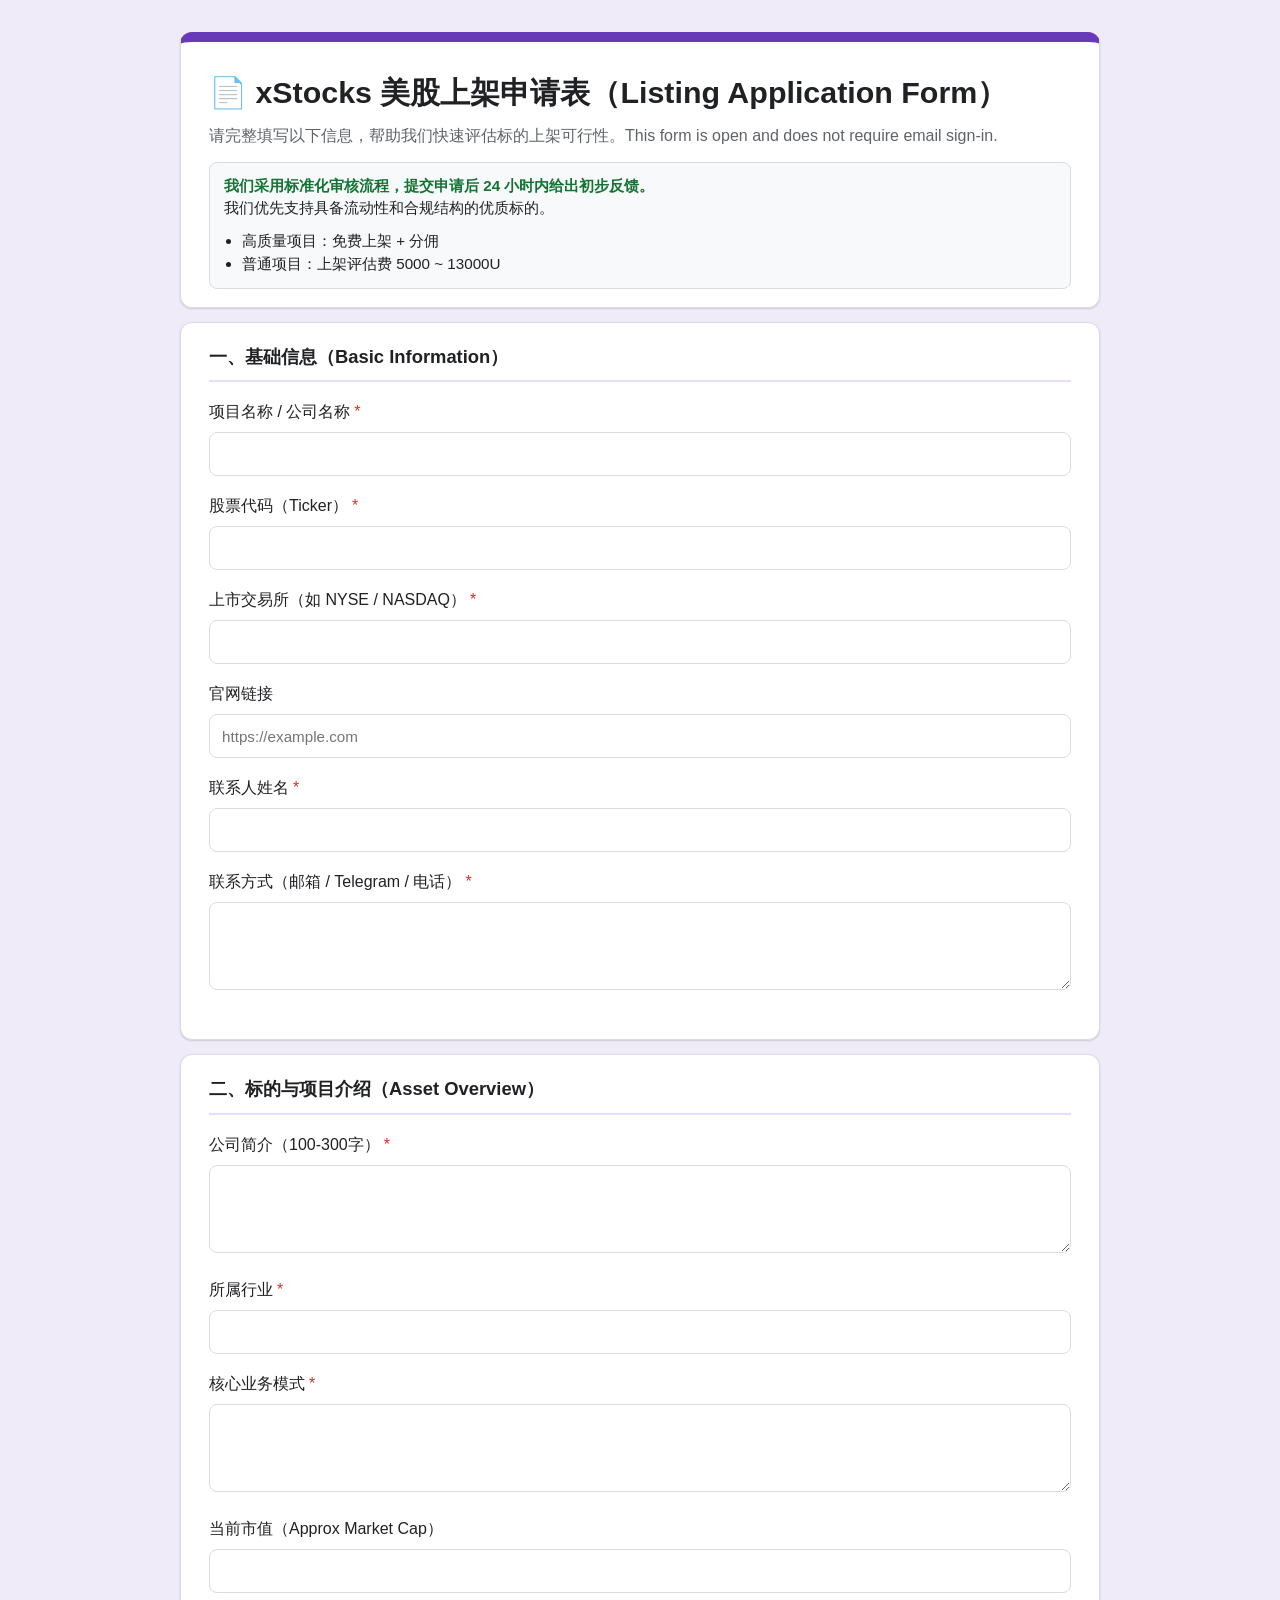
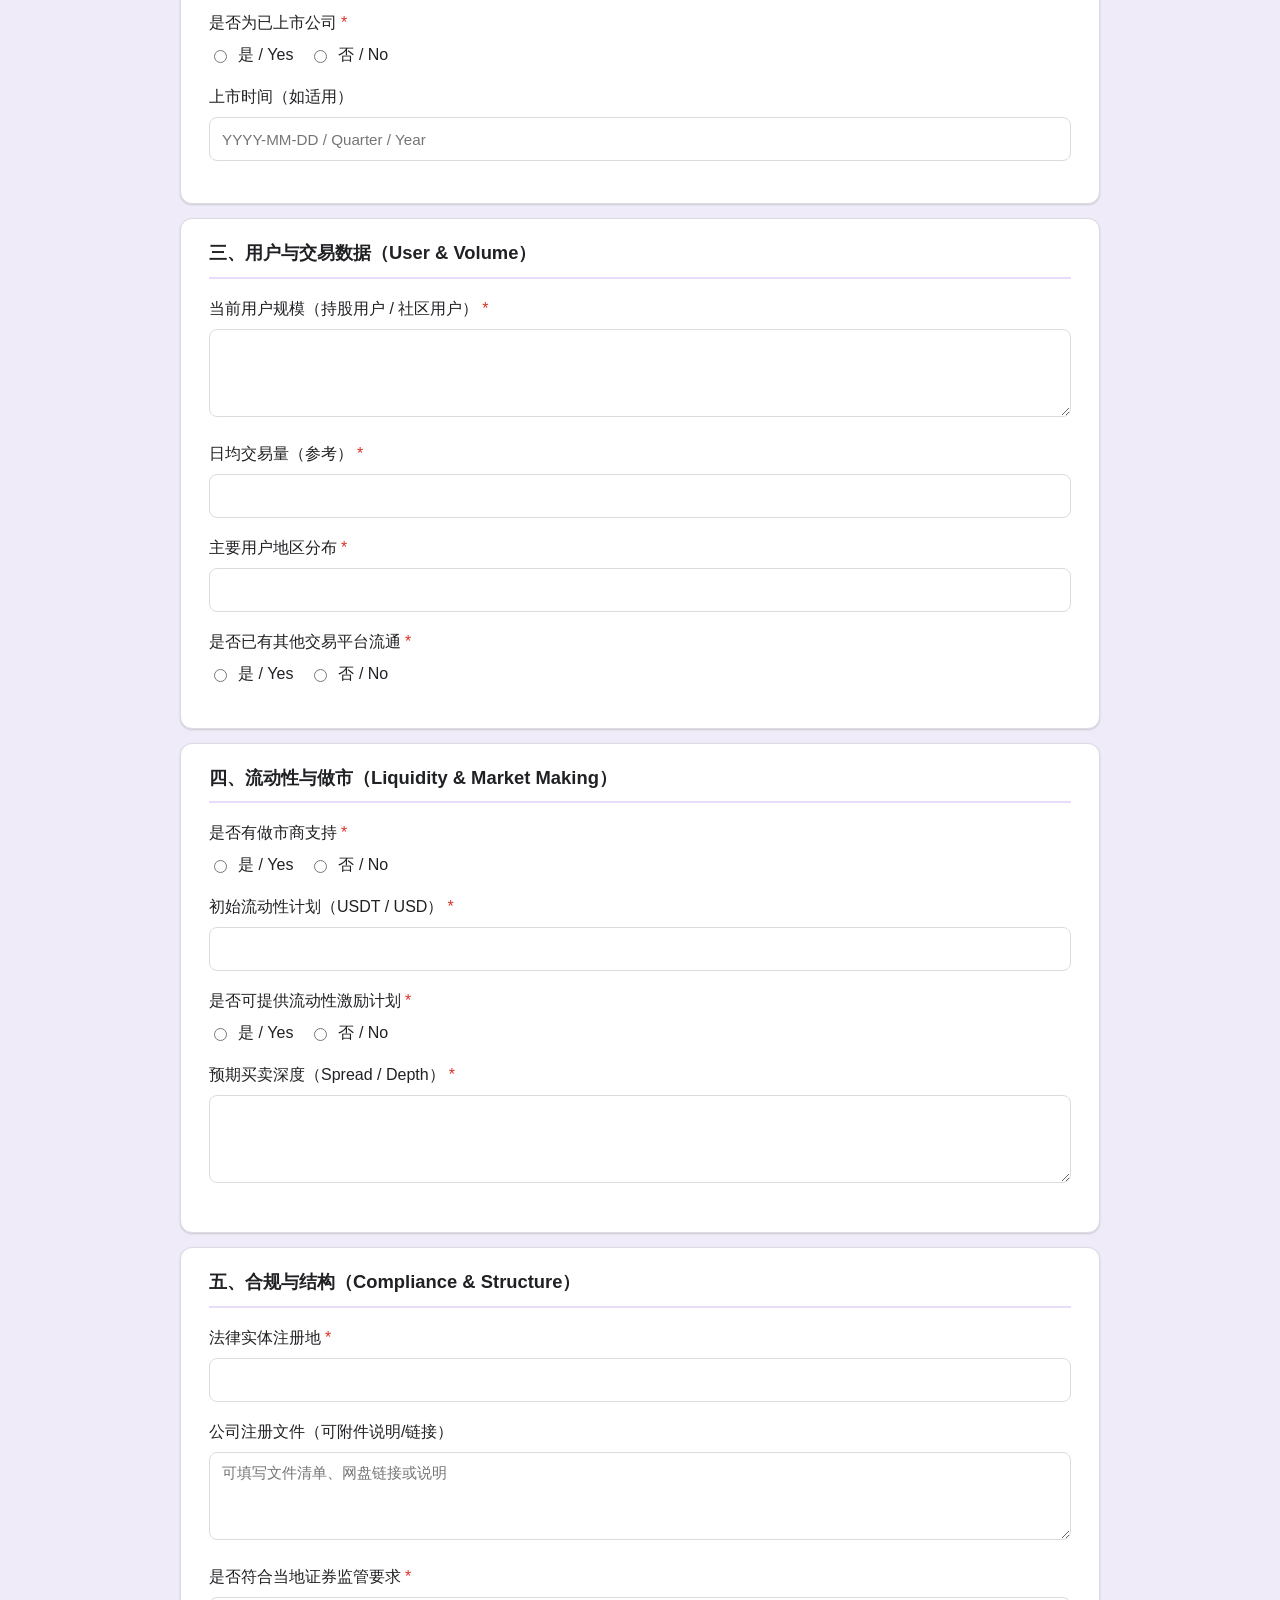
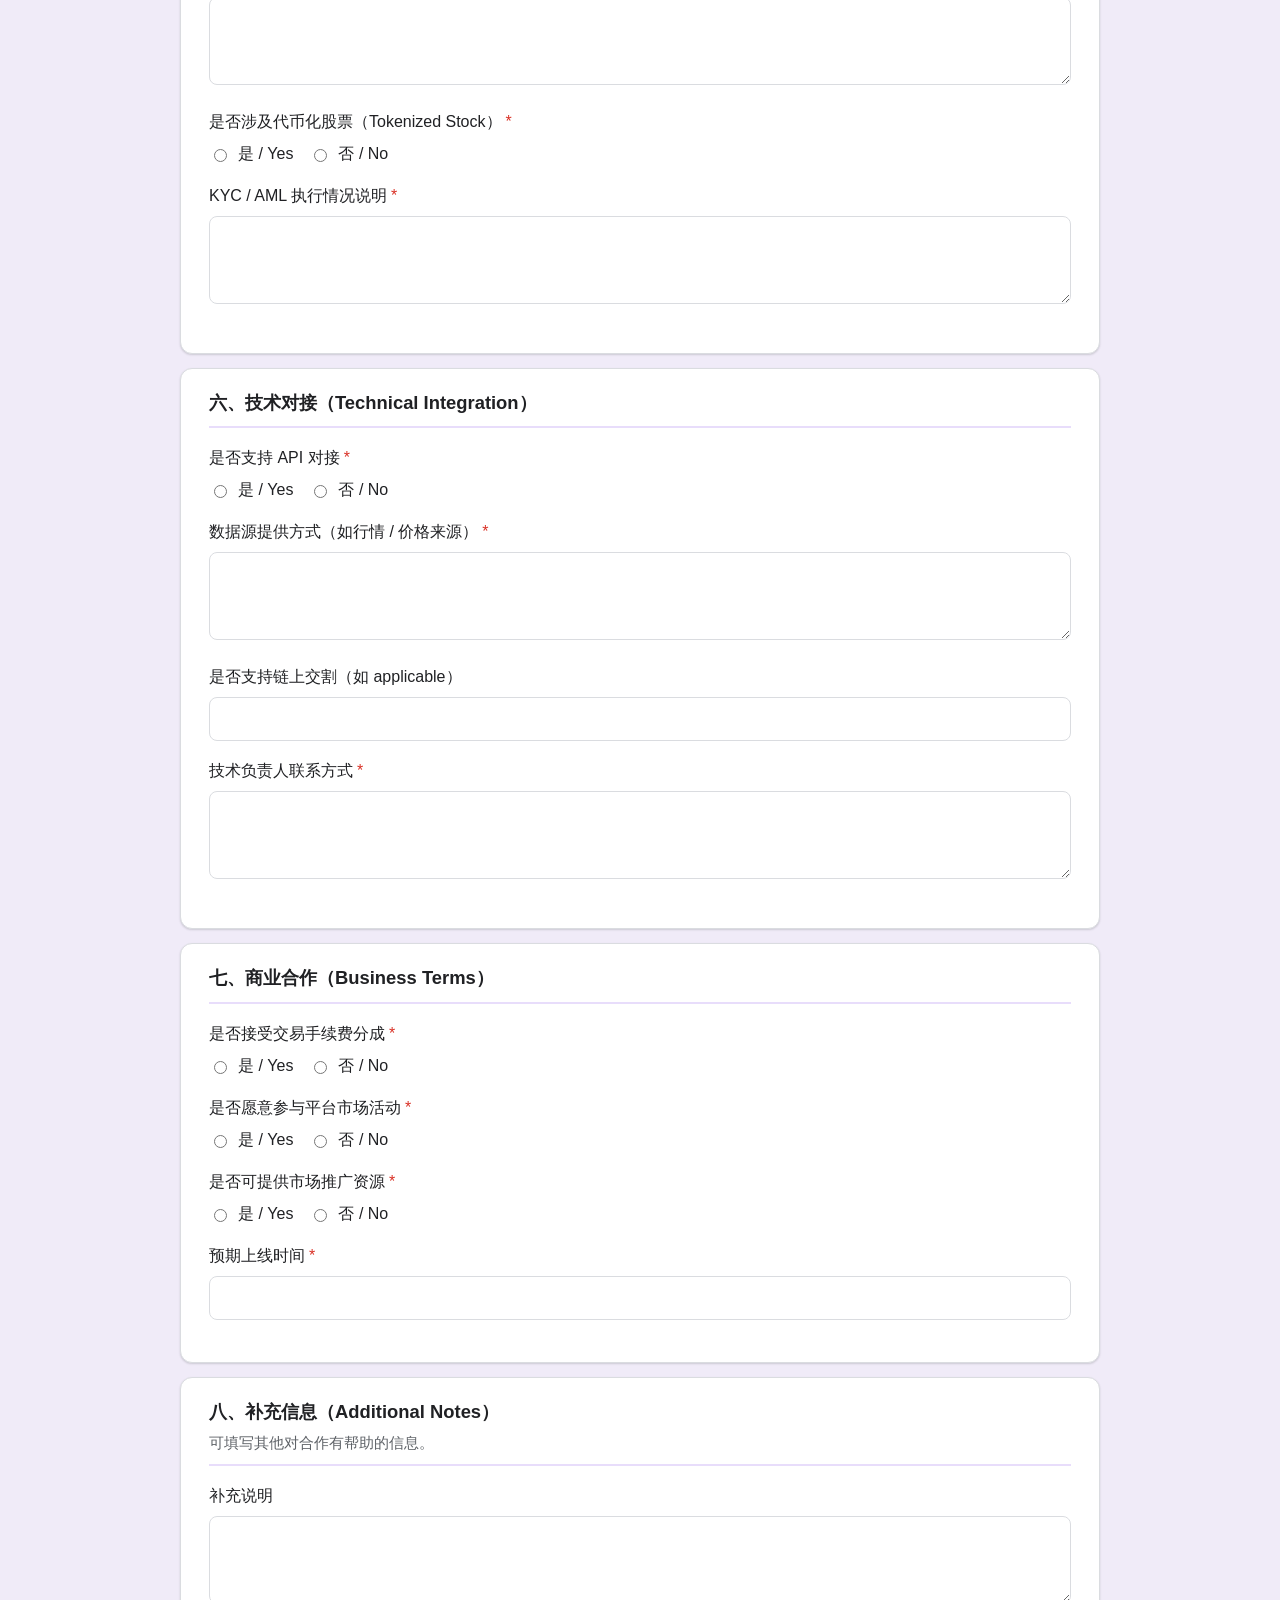
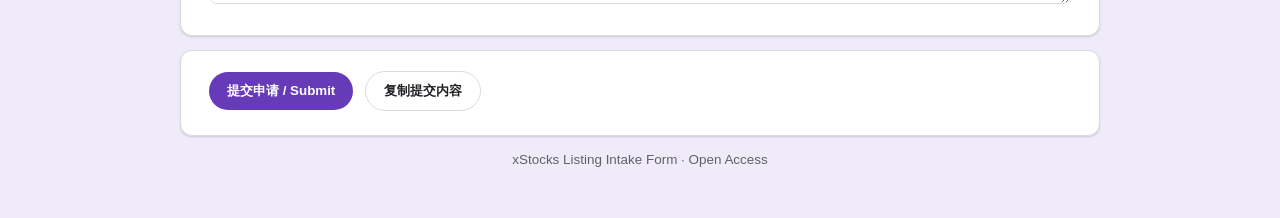
==== commit 8ac61355: "chore: remove post-submit response note text Co-authored-by: w3 <PinkwalletDocs@users.noreply.github" ====
--- a/index.html
+++ b/index.html
@@ -583,7 +583,6 @@
           <div class="actions">
             <button type="submit">提交申请 / Submit</button>
             <button id="copyBtn" class="secondary" type="button">复制提交内容</button>
-            <span class="response-note">无需邮箱登录；提交后会生成摘要供你保存与发送。</span>
           </div>
           <div id="output" class="output hidden">
             <strong>提交成功（本地预览）</strong>
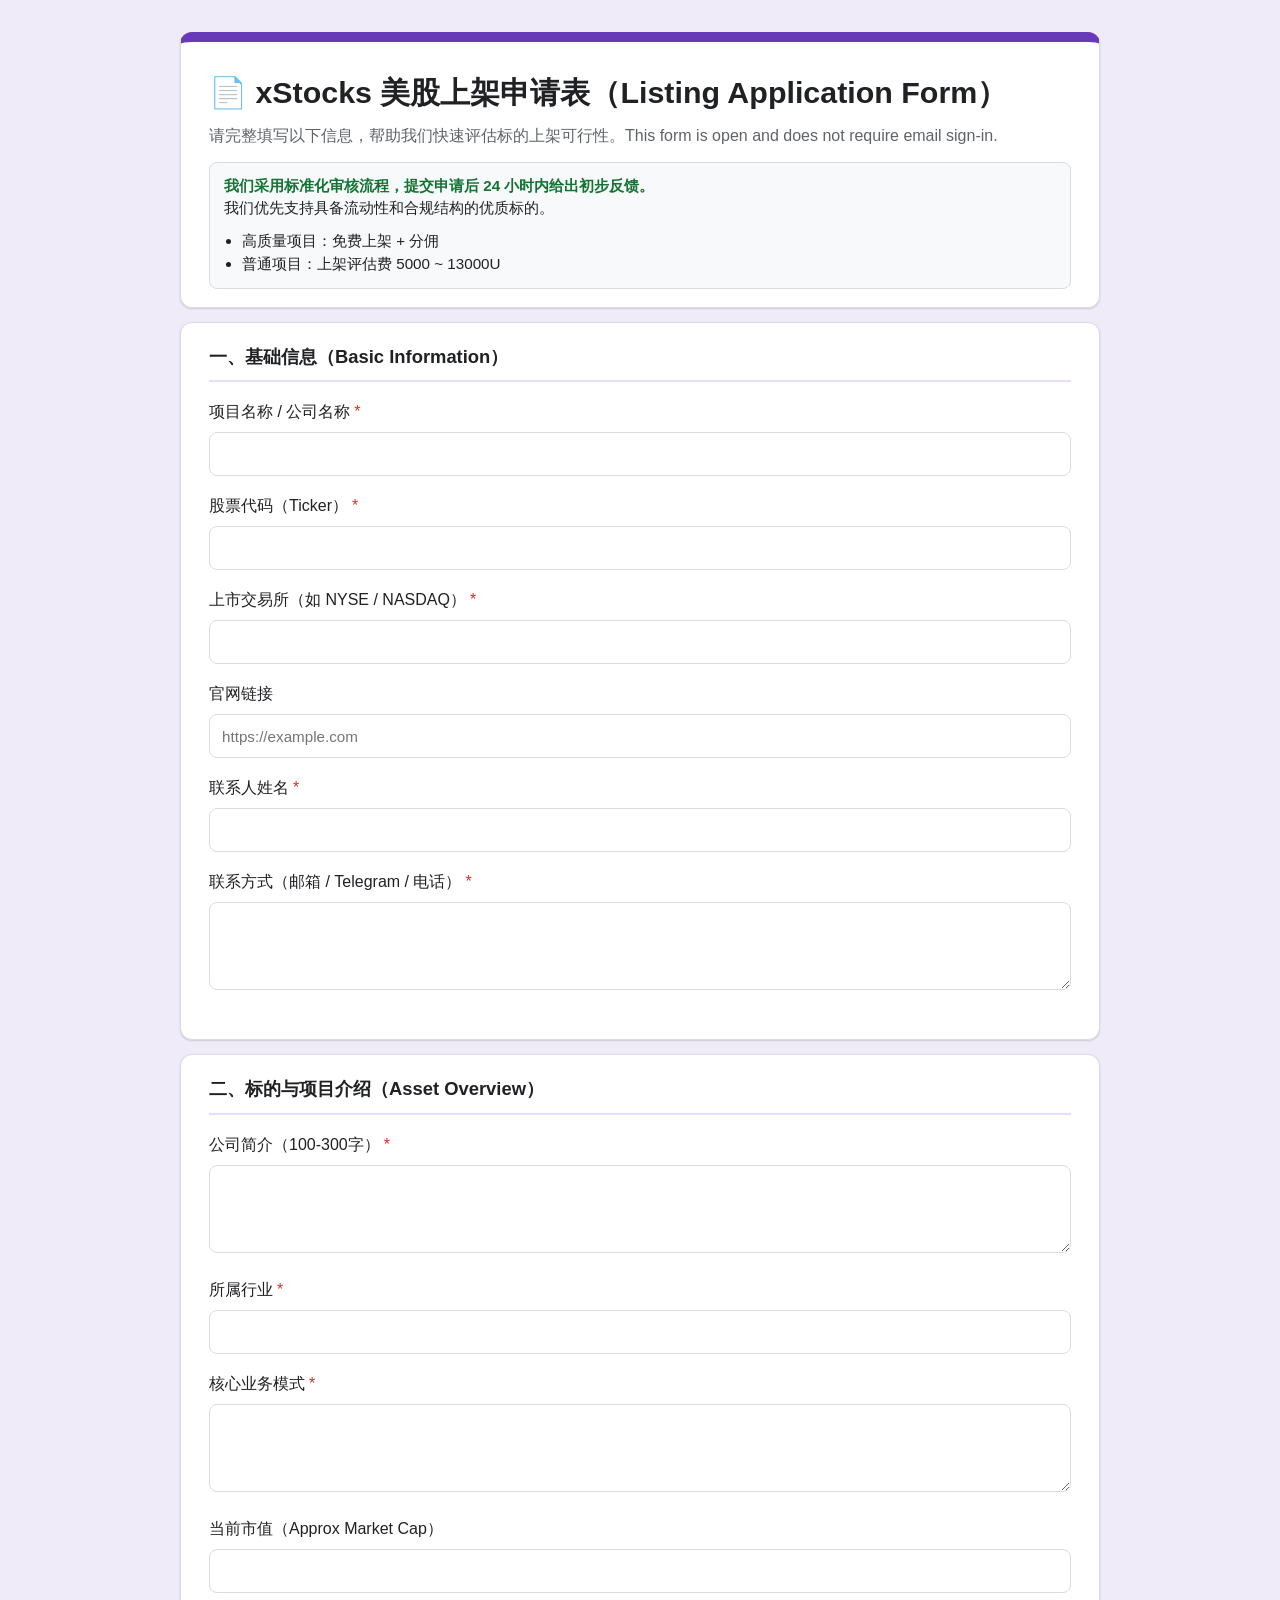
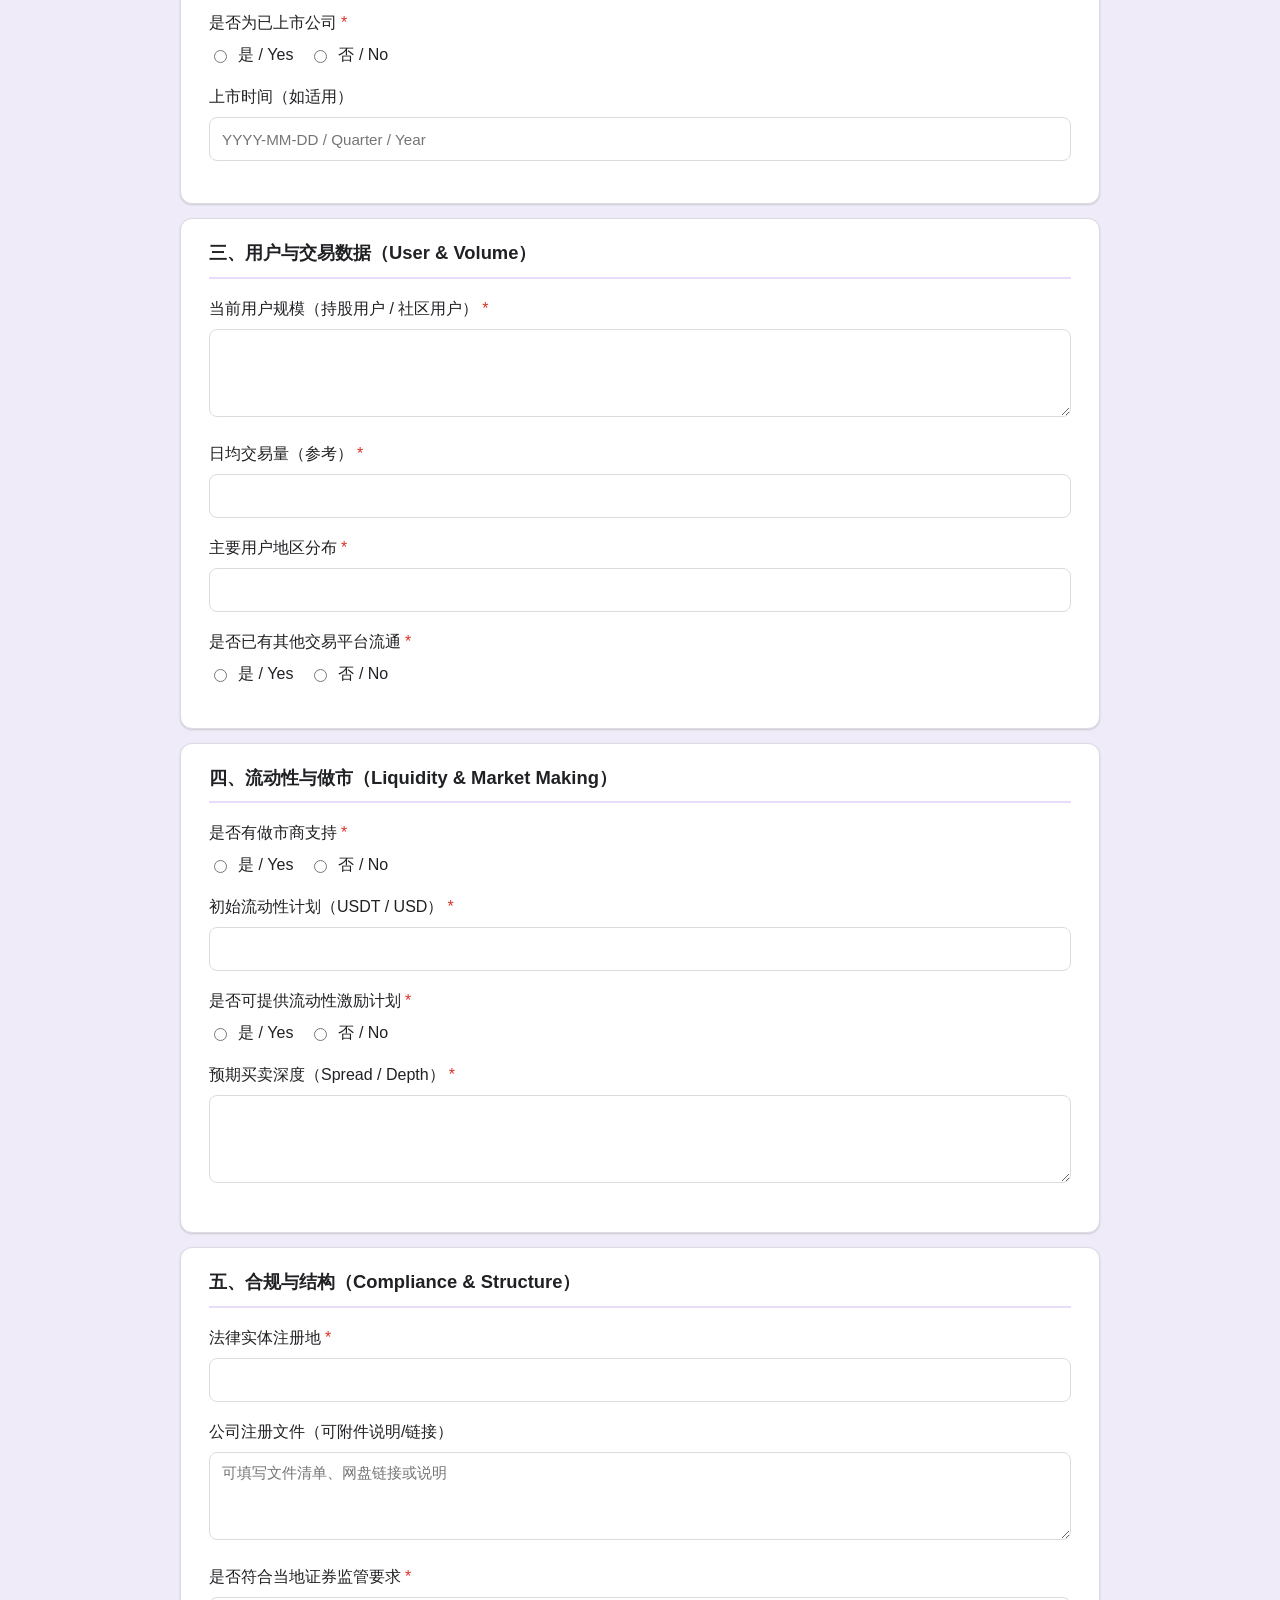
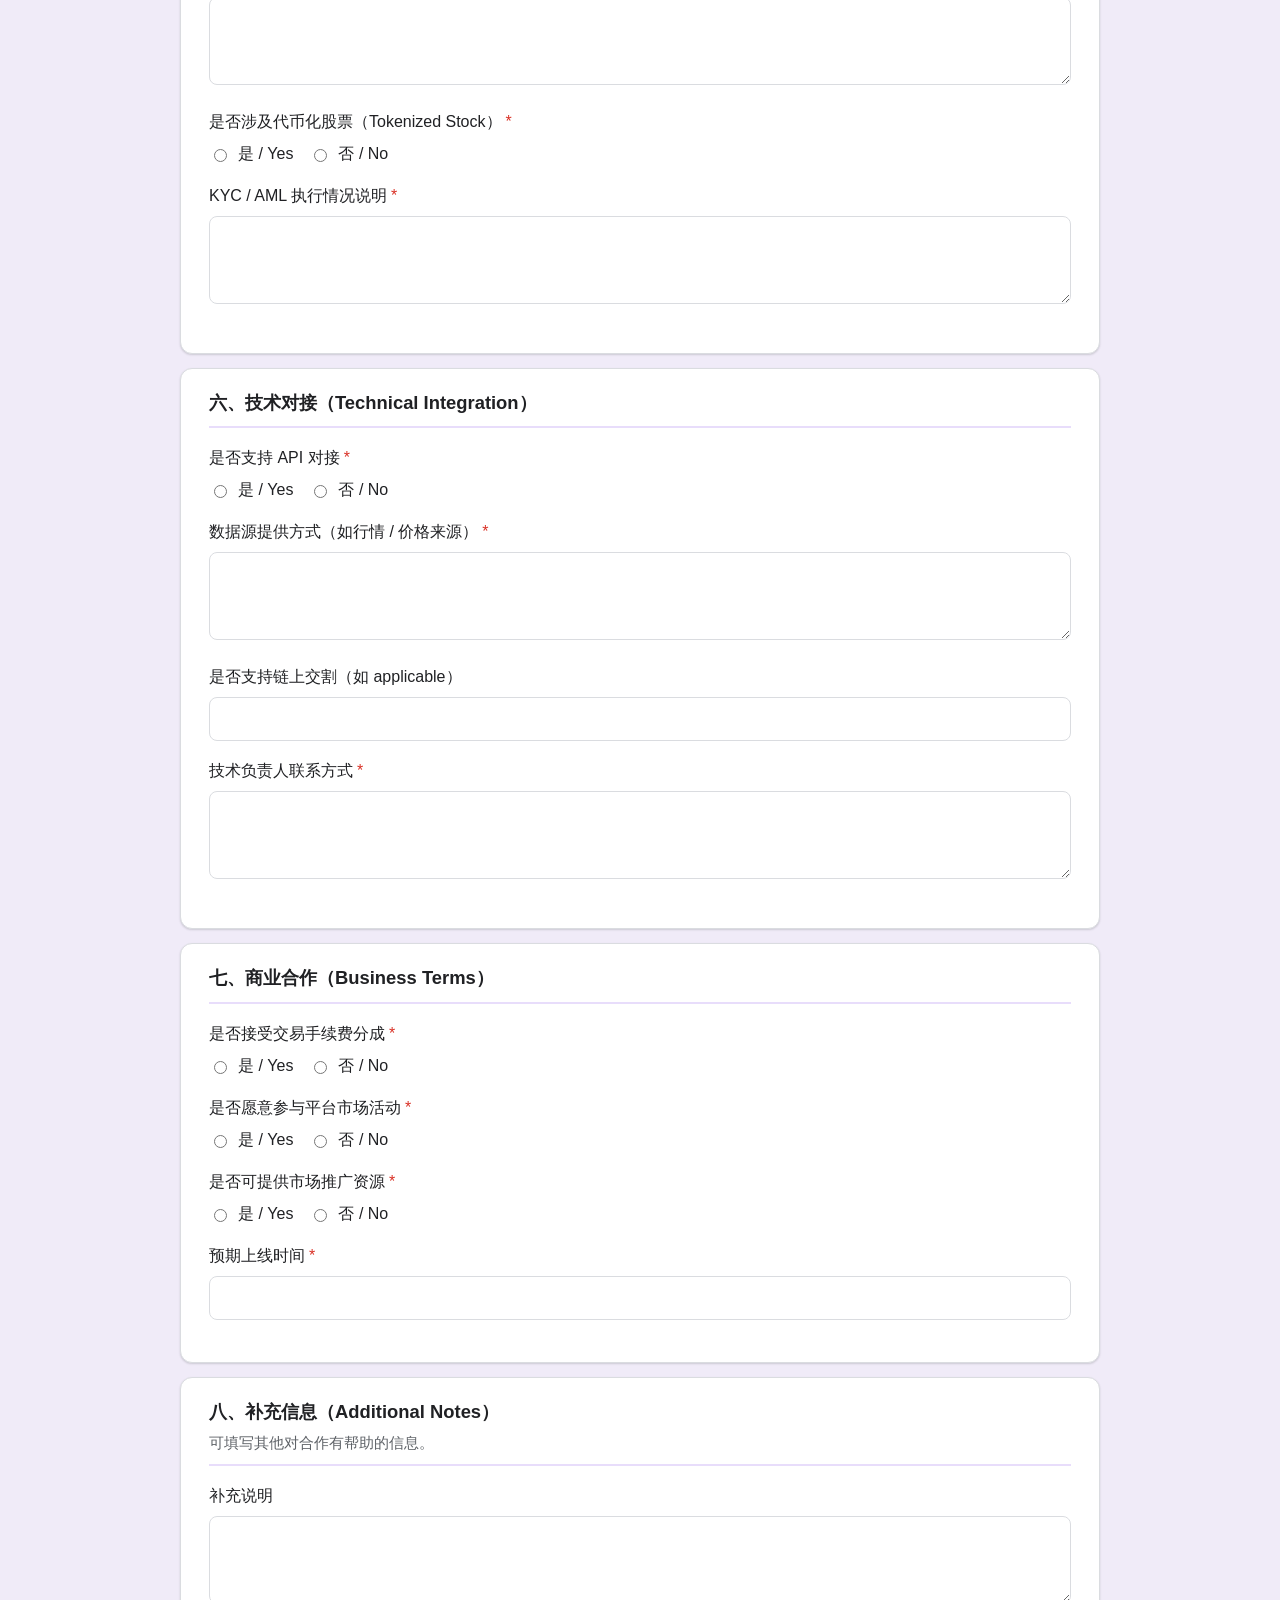
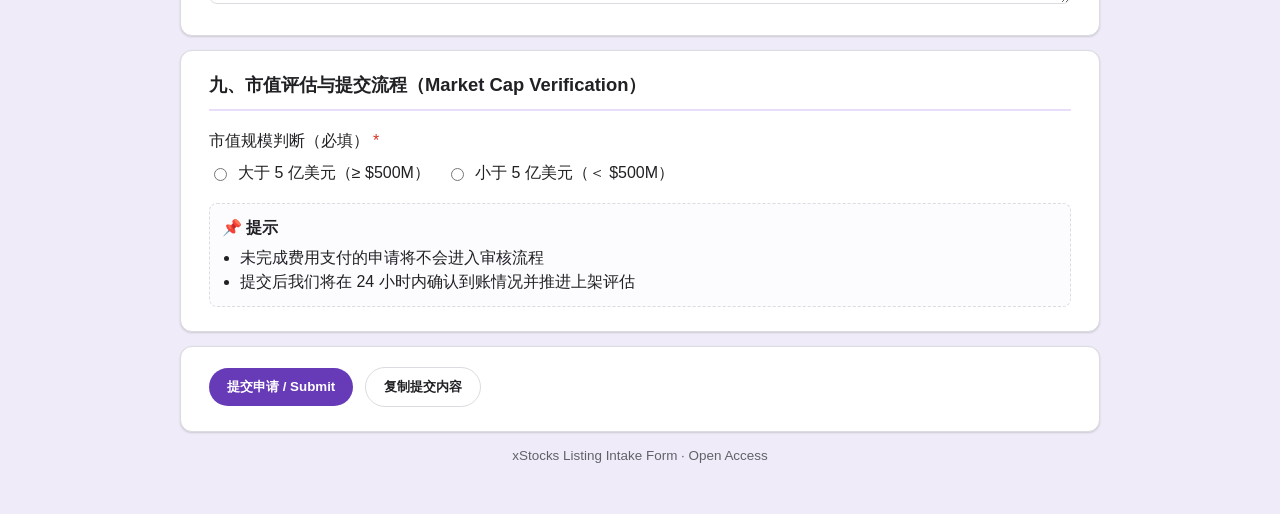
==== commit dc5a96a0: "Add market cap verification and payment proof workflow Co-authored-by: w3 <PinkwalletDocs@users.nore" ====
--- a/index.html
+++ b/index.html
@@ -176,6 +176,34 @@
         background: #fcfcff;
       }
 
+      .conditional strong {
+        display: block;
+        margin-bottom: 6px;
+      }
+
+      .panel-success {
+        border-style: solid;
+        border-color: #cce8d3;
+        background: #f5fbf7;
+      }
+
+      .panel-warning {
+        border-style: solid;
+        border-color: #f5d9a7;
+        background: #fff9f0;
+      }
+
+      .wallet-address {
+        margin: 8px 0 0;
+        padding: 8px 10px;
+        border: 1px solid #f0d7a8;
+        border-radius: 6px;
+        background: #fff;
+        font-family: ui-monospace, SFMono-Regular, Menlo, Monaco, Consolas, "Liberation Mono", "Courier New", monospace;
+        font-size: 0.86rem;
+        word-break: break-all;
+      }
+
       .hidden {
         display: none;
       }
@@ -579,6 +607,74 @@
           </div>
         </section>
 
+        <section class="form-card section">
+          <div class="section-head">
+            <h2>九、市值评估与提交流程（Market Cap Verification）</h2>
+          </div>
+
+          <div class="field">
+            <label>市值规模判断（必填）<span class="required-star">*</span></label>
+            <div class="radio-row">
+              <div class="radio-option">
+                <input
+                  id="marketCapTierHigh"
+                  name="marketCapTier"
+                  type="radio"
+                  value="大于 5 亿美元（≥ $500M）"
+                  required
+                />
+                <label for="marketCapTierHigh">大于 5 亿美元（≥ $500M）</label>
+              </div>
+              <div class="radio-option">
+                <input
+                  id="marketCapTierLow"
+                  name="marketCapTier"
+                  type="radio"
+                  value="小于 5 亿美元（＜ $500M）"
+                />
+                <label for="marketCapTierLow">小于 5 亿美元（＜ $500M）</label>
+              </div>
+            </div>
+          </div>
+
+          <div id="marketCapHighWrap" class="conditional panel-success hidden">
+            <strong>✅ 若选择「大于 5 亿美元」</strong>
+            可直接进入审核流程，无需额外费用，我们将在 48 小时内完成初步评估并反馈结果。
+          </div>
+
+          <div id="marketCapLowWrap" class="conditional panel-warning hidden">
+            <strong>⚠️ 若选择「小于 5 亿美元」</strong>
+            根据平台流动性与市场稳定要求，需接入做市支持服务：
+            <ul>
+              <li>费用：13,000 USDC</li>
+              <li>支付网络：Arbitrum 公链</li>
+              <li>
+                收款地址：
+                <div class="wallet-address">0x5aC3612bde87f0a0E7C61Cf8a3D0a3B3f527E25F</div>
+              </li>
+            </ul>
+            <p class="hint">👉 优质项目费用可减免或返还（以最终交易量评估为准）</p>
+
+            <div class="field">
+              <label for="paymentProof">上传支付截图（图片 / 文件）<span class="required-star">*</span></label>
+              <input id="paymentProof" name="paymentProof" type="file" accept="image/*,.pdf,.zip" />
+            </div>
+
+            <div class="field" style="margin-bottom: 0">
+              <label for="txHash">交易哈希（Tx Hash）或链上记录链接<span class="required-star">*</span></label>
+              <input id="txHash" name="txHash" type="text" />
+            </div>
+          </div>
+
+          <div class="conditional">
+            <strong>📌 提示</strong>
+            <ul style="margin: 0; padding-left: 18px">
+              <li>未完成费用支付的申请将不会进入审核流程</li>
+              <li>提交后我们将在 24 小时内确认到账情况并推进上架评估</li>
+            </ul>
+          </div>
+        </section>
+
         <section class="form-card">
           <div class="actions">
             <button type="submit">提交申请 / Submit</button>
@@ -597,21 +693,30 @@
 
     <script>
       const toggles = [
-        { name: "hasOtherPlatform", value: "是 / Yes", targetId: "platformListWrap", requiredField: "platformList" },
-        { name: "hasMM", value: "是 / Yes", targetId: "mmNameWrap", requiredField: "mmName" },
-        { name: "tokenizedStock", value: "是 / Yes", targetId: "chainDetailsWrap", requiredField: "" }
+        { name: "hasOtherPlatform", value: "是 / Yes", targetId: "platformListWrap", requiredFields: ["platformList"] },
+        { name: "hasMM", value: "是 / Yes", targetId: "mmNameWrap", requiredFields: ["mmName"] },
+        { name: "tokenizedStock", value: "是 / Yes", targetId: "chainDetailsWrap", requiredFields: [] },
+        { name: "marketCapTier", value: "大于 5 亿美元（≥ $500M）", targetId: "marketCapHighWrap", requiredFields: [] },
+        {
+          name: "marketCapTier",
+          value: "小于 5 亿美元（＜ $500M）",
+          targetId: "marketCapLowWrap",
+          requiredFields: ["paymentProof", "txHash"]
+        }
       ];
 
       function updateConditionalVisibility() {
         toggles.forEach((item) => {
           const selected = document.querySelector(`input[name="${item.name}"]:checked`);
           const wrap = document.getElementById(item.targetId);
-          const requiredInput = item.requiredField ? document.getElementById(item.requiredField) : null;
+          const requiredInputs = (item.requiredFields || [])
+            .map((fieldId) => document.getElementById(fieldId))
+            .filter(Boolean);
           const show = selected && selected.value === item.value;
           wrap.classList.toggle("hidden", !show);
-          if (requiredInput) {
+          requiredInputs.forEach((requiredInput) => {
             requiredInput.required = Boolean(show);
-          }
+          });
         });
       }
 
@@ -620,7 +725,21 @@
       });
       updateConditionalVisibility();
 
+      function formatFileValue(fileLike) {
+        if (!fileLike) {
+          return "-";
+        }
+        if (typeof fileLike === "string") {
+          return fileLike || "-";
+        }
+        if (typeof fileLike === "object" && "name" in fileLike) {
+          return fileLike.name || "-";
+        }
+        return "-";
+      }
+
       function formatSubmission(data) {
+        const paymentProof = formatFileValue(data.paymentProof);
         const entries = [
           "📄 xStocks 美股上架申请表（Listing Application Form）",
           "",
@@ -677,6 +796,11 @@
           "",
           "八、补充信息（Additional Notes）",
           `- ${data.additionalNotes || "-"}`,
+          "",
+          "九、市值评估与提交流程（Market Cap Verification）",
+          `- 市值规模判断：${data.marketCapTier}`,
+          `- 支付凭证截图：${paymentProof}`,
+          `- 交易哈希 / 链上记录：${data.txHash || "-"}`,
           "",
           `提交时间：${new Date().toLocaleString()}`
         ];
